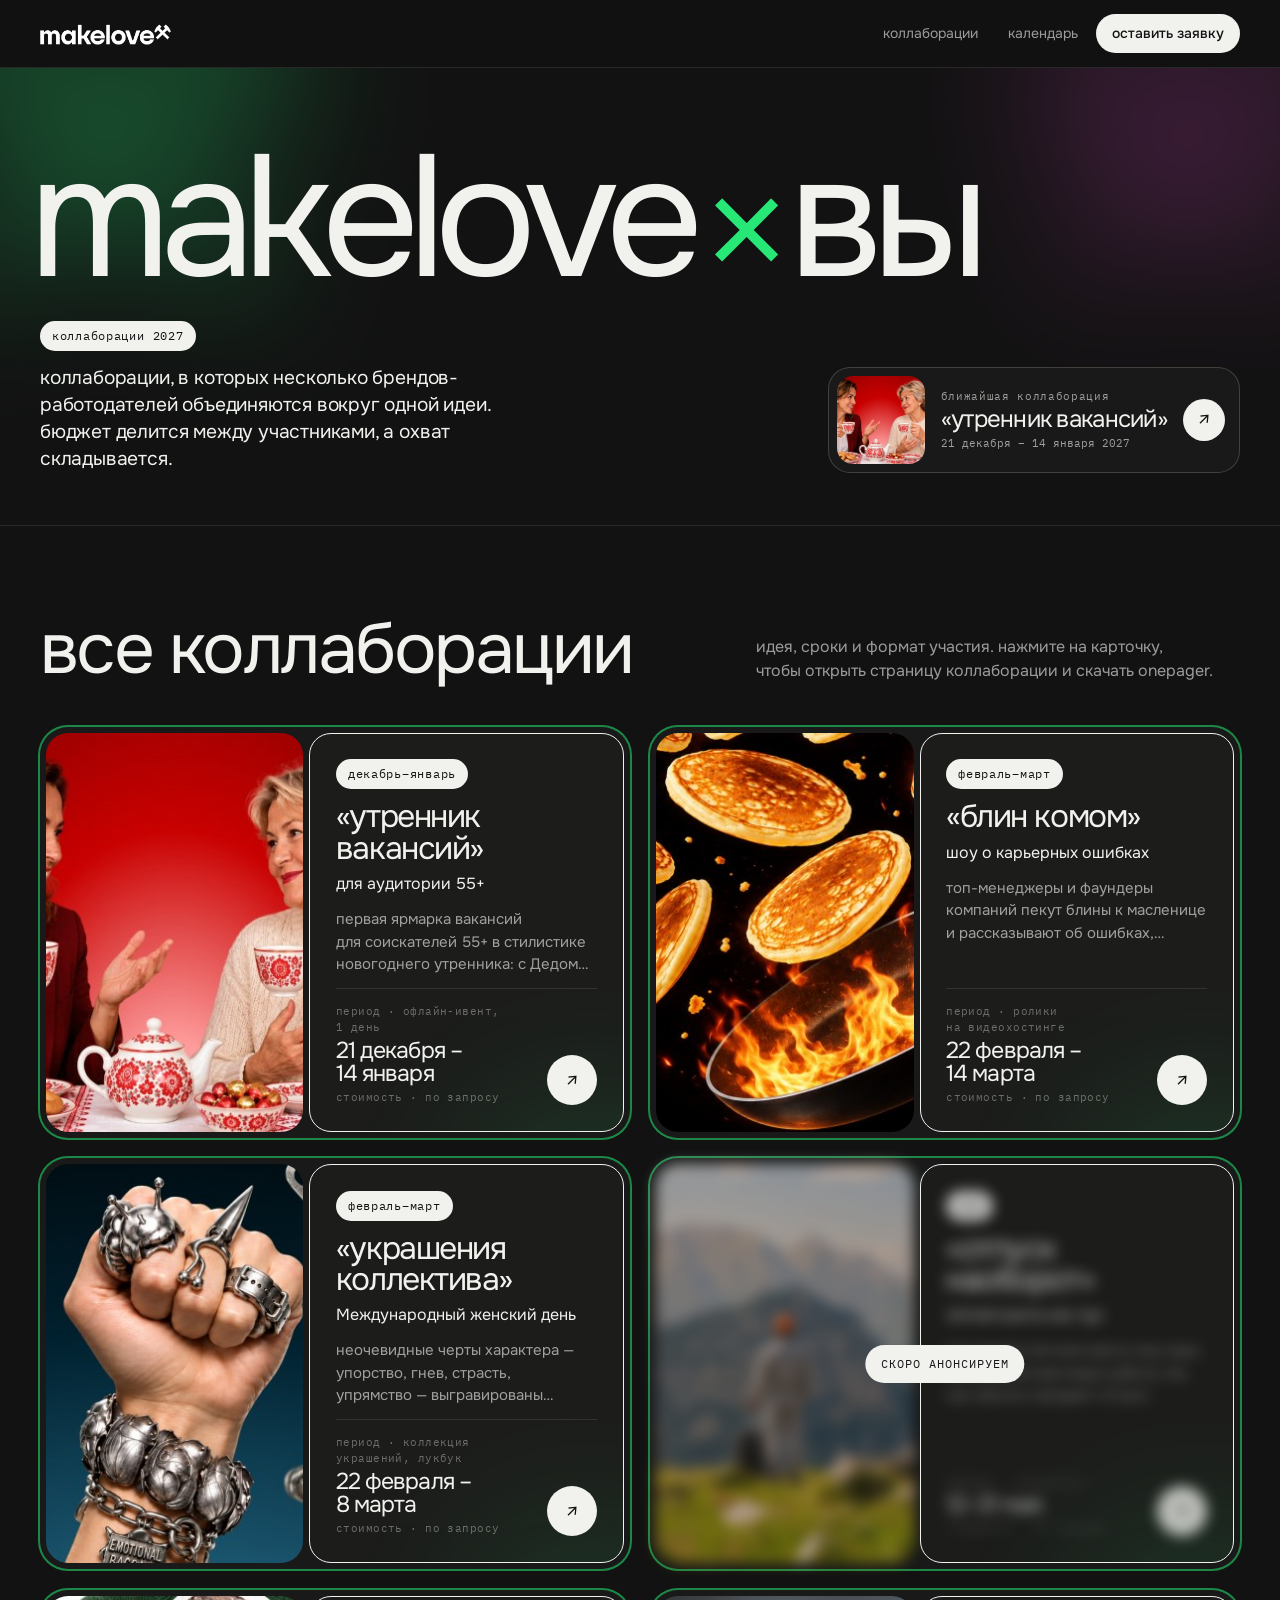
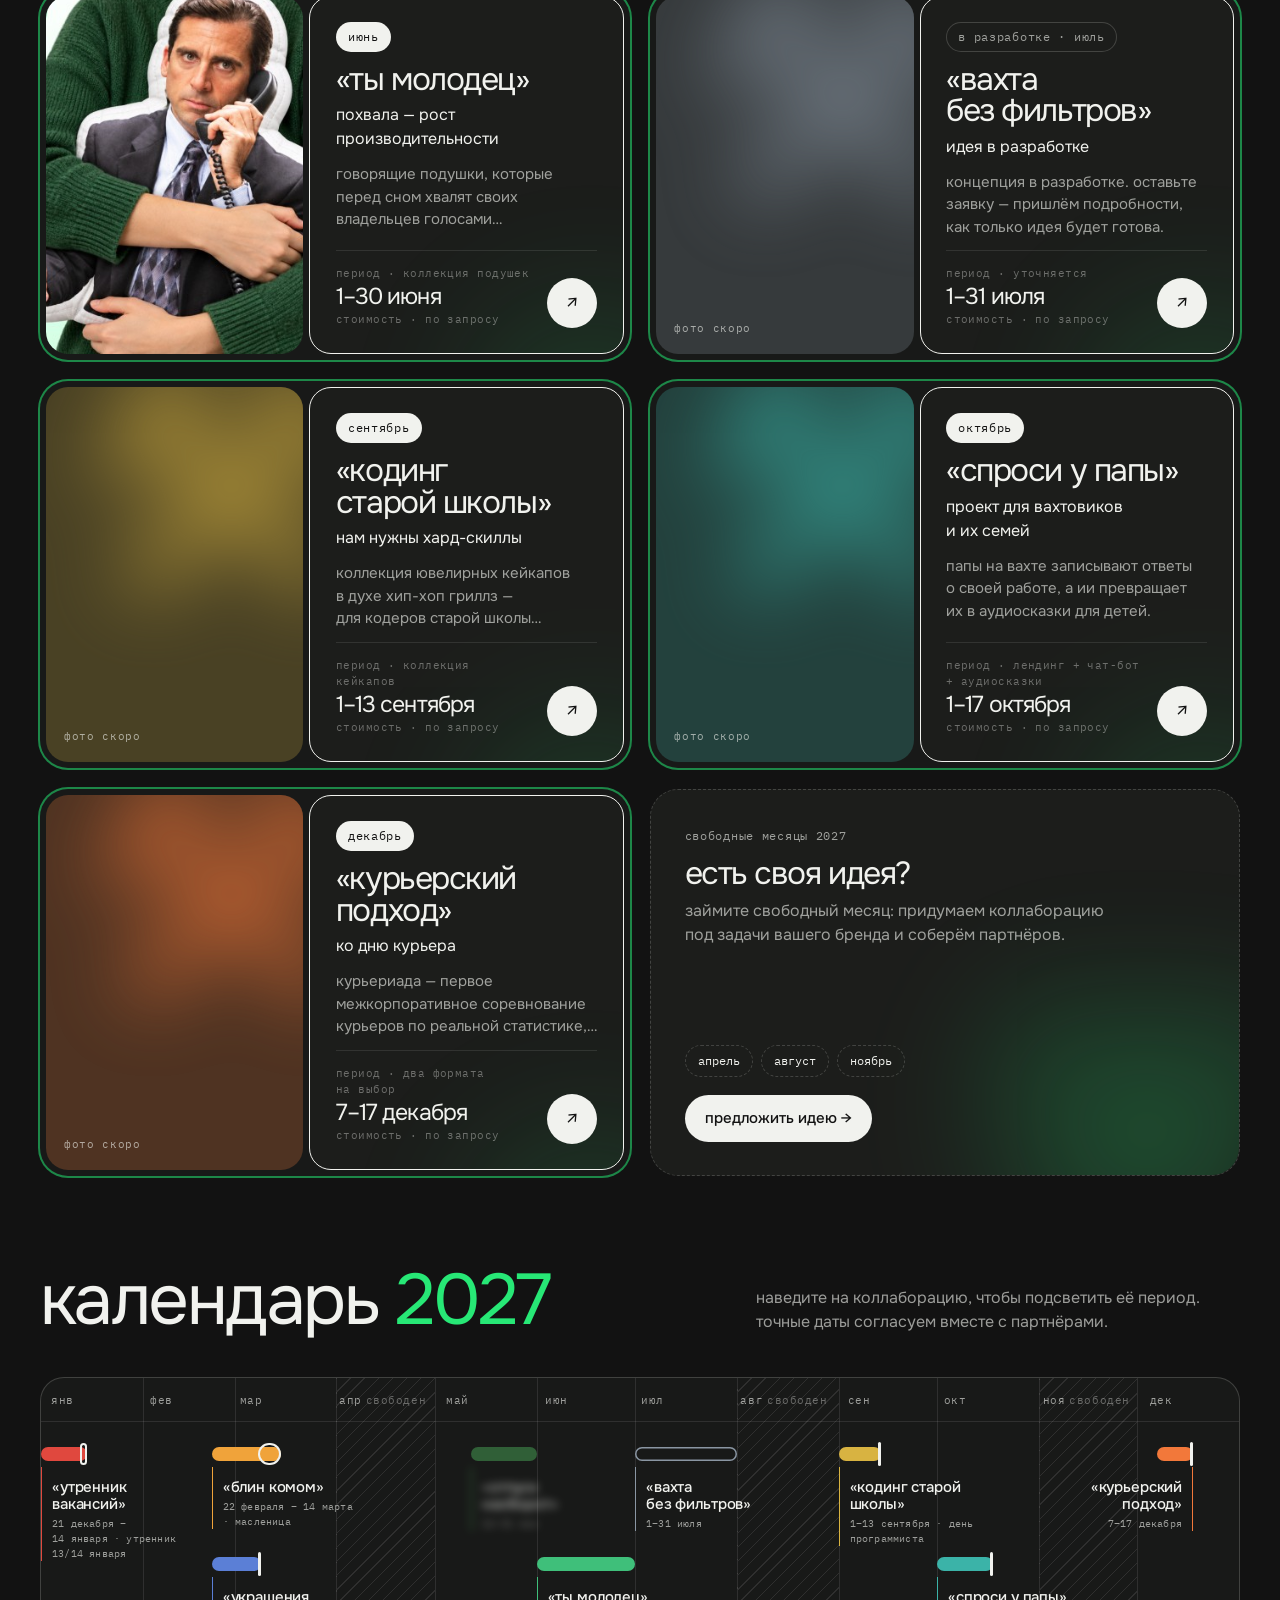
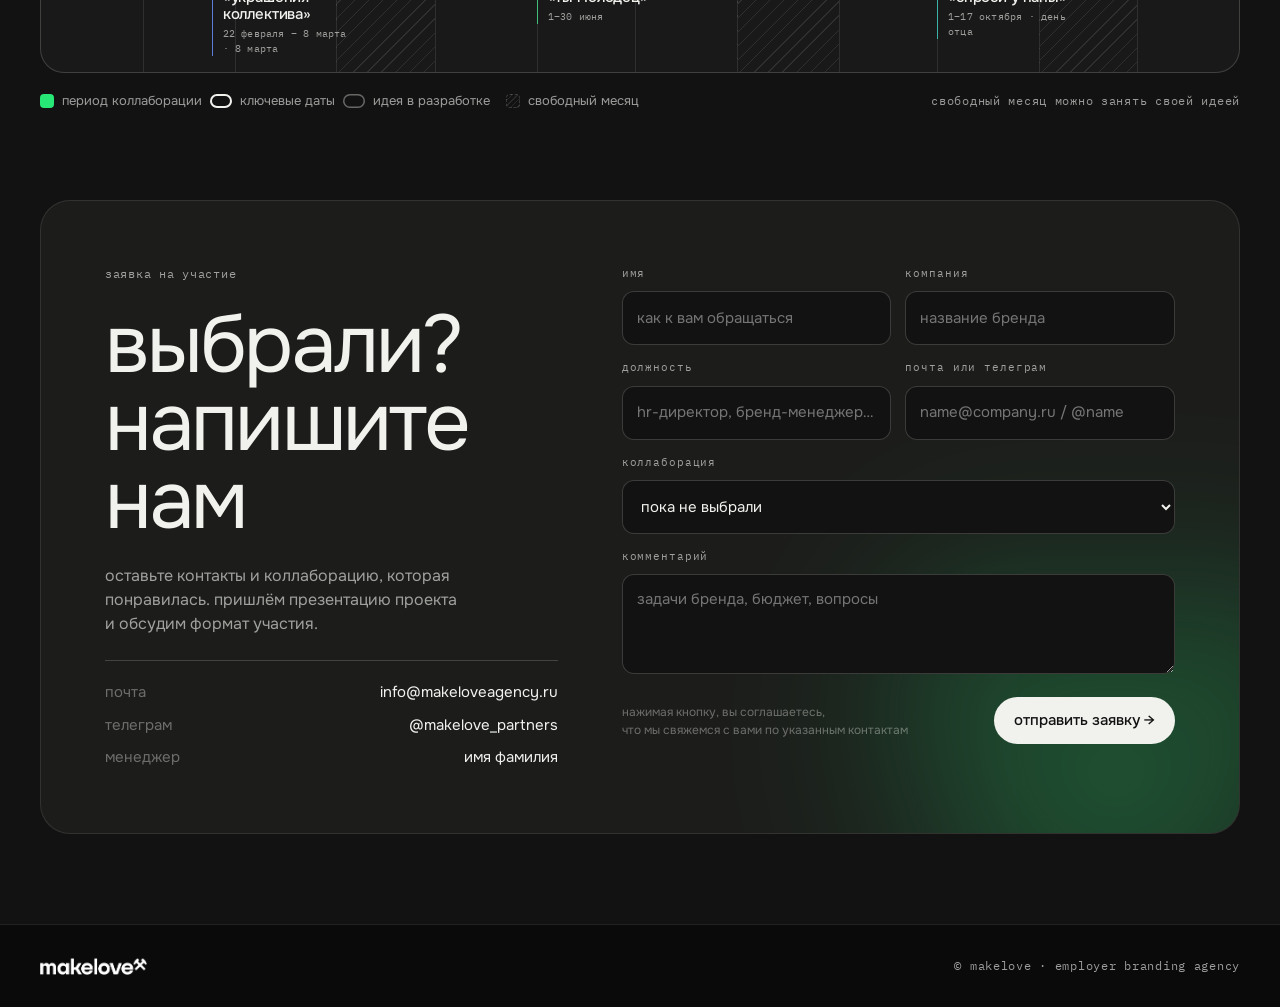
==== index.html @ 4e1dbeca "«Отпуск наоборот» — заблюренная неактивная карточка; фото «Кодинга» пока заглушкой Co-Authored-By: C" ====
<!doctype html>
<html lang="ru">
<head>
<meta charset="utf-8">
<meta name="viewport" content="width=device-width,initial-scale=1">
<title>makelove × вы — коллаборации 2027</title>
<meta name="description" content="коллаборации makelove на 2027 год: календарь проектов и заявка для брендов-работодателей">
<link rel="icon" type="image/png" href="img/hammer_mask.png">
<link rel="preconnect" href="https://fonts.googleapis.com">
<link rel="preconnect" href="https://fonts.gstatic.com" crossorigin>
<link rel="stylesheet" href="https://fonts.googleapis.com/css2?family=Onest:wght@300;400;500;600&family=IBM+Plex+Mono:wght@400;500&display=swap">
<link rel="stylesheet" href="site.css">
<link rel="stylesheet" href="hero.css">
</head>
<body class="v3">
<header class="top">
  <div class="wrap">
    <a href="#top" aria-label="makelove"><img class="logo logo-l" src="img/wordmark_dark.png" alt="makelove"><img class="logo logo-d" src="img/wordmark.png" alt="makelove"></a>
    <nav class="nav">
      <a href="#kollaby">коллаборации</a>
      <a href="#kalendar">календарь</a>
      <a class="btn" href="#zayavka">оставить заявку</a>
    </nav>
  </div>
</header>

<main id="top">
  <section class="hero">
    <div class="glows" aria-hidden="true">
      <div class="hm anim" style="--s:460px;left:-120px;top:-180px;--o:.38;--rot:-12deg;--t:20s"></div>
      <div class="hm anim" style="--hc:var(--pink);--s:380px;right:-100px;top:-120px;--o:.26;--rot:18deg;--dx:-40px;--dy:30px;--t:24s"></div>
    </div>
    <div class="wrap">
      <h1>makelove<span class="x">×</span>вы</h1>
      <div class="hero-side">
        <div style="display:grid;gap:14px">
          <span class="tag">коллаборации <span class="yr"></span></span>
          <p class="lead">коллаборации, в которых несколько брендов-работодателей объединяются вокруг одной идеи. бюджет делится между участниками, а охват складывается.</p>
        </div>
        <div class="corner" id="corner"></div>
      </div>
    </div>
  </section>

  <section class="sec" id="kollaby">
    <div class="wrap">
      <div class="sec-head">
        <h2>все коллаборации</h2>
        <p>идея, сроки и формат участия. нажмите на карточку, чтобы открыть страницу коллаборации и скачать onepager.</p>
      </div>
      <div class="lc-grid" id="list"></div>
    </div>
  </section>

  <section class="sec" id="kalendar" style="padding-top:0">
    <div class="wrap">
      <div class="sec-head">
        <h2>календарь <span class="g yr"></span></h2>
        <p>наведите на коллаборацию, чтобы подсветить её период. точные даты согласуем вместе с партнёрами.</p>
      </div>
      <div class="cal-tiles"><div class="year" id="year"></div></div>
      <div class="cal-gantt"><div class="gt-scroll"><div id="gantt"></div></div></div>
      <div class="cal-foot">
        <div class="legend">
          <span class="lg-v1"><span><i style="background:var(--green-soft)"></i>период коллаборации</span><span><i style="background:var(--green)"></i>ключевая дата</span></span>
          <span class="lg-v2"><span><i style="background:var(--green)"></i>период коллаборации</span><span><i style="background:none;box-shadow:inset 0 0 0 2px var(--ink);border-radius:999px;width:22px"></i>ключевые даты</span><span><i style="box-shadow:inset 0 0 0 1.5px var(--faint);border-radius:999px;width:22px"></i>идея в разработке</span></span>
          <span><i style="border:1px dashed var(--line-2);background:repeating-linear-gradient(135deg,transparent 0 3px,var(--line) 3px 4px)"></i>свободный месяц</span>
        </div>
        <span class="mono">свободный месяц можно занять своей идеей</span>
      </div>
    </div>
  </section>

  <section class="sec" id="zayavka" style="padding-top:0">
    <div class="wrap">
      <div class="apply">
        <div class="hm" aria-hidden="true"></div>
        <div class="apply-grid">
          <div class="apply-side">
            <span class="mono">заявка на участие</span>
            <h2>выбрали?<br>напишите нам</h2>
            <p>оставьте контакты и коллаборацию, которая понравилась. пришлём презентацию проекта и обсудим формат участия.</p>
            <div class="contacts" id="contacts"></div>
          </div>
          <form id="form" name="zayavka" novalidate>
            <p hidden><label>не заполняйте: <input name="bot-field"></label></p>
            <div class="f2">
              <div class="field"><label for="f-name">имя</label><input id="f-name" name="name" autocomplete="name" placeholder="как к вам обращаться"></div>
              <div class="field"><label for="f-company">компания</label><input id="f-company" name="company" autocomplete="organization" placeholder="название бренда"></div>
            </div>
            <div class="f2">
              <div class="field"><label for="f-role">должность</label><input id="f-role" name="role" placeholder="hr-директор, бренд-менеджер…"></div>
              <div class="field"><label for="f-contact">почта или телеграм</label><input id="f-contact" name="contact" placeholder="name@company.ru / @name"></div>
            </div>
            <div class="field"><label for="f-item">коллаборация</label><select id="f-item" name="item"></select></div>
            <div class="field"><label for="f-note">комментарий</label><textarea id="f-note" name="note" placeholder="задачи бренда, бюджет, вопросы"></textarea></div>
            <p class="err" id="f-err" hidden></p>
            <div class="form-foot">
              <small>нажимая кнопку, вы соглашаетесь, что мы свяжемся с вами по указанным контактам</small>
              <button class="btn" type="submit" id="f-submit">отправить заявку →</button>
            </div>
            <div id="f-result"></div>
          </form>
        </div>
      </div>
    </div>
  </section>
</main>

<footer>
  <div class="wrap">
    <img class="logo" src="img/wordmark.png" alt="makelove" style="height:18px">
    <span class="mono">© makelove · employer branding agency</span>
  </div>
</footer>


<div class="toast" id="toast" role="status"></div>

<script src="data.js"></script>
<script>
const priceSmall = c => priceShown(c) ? `стоимость · <span class="cur">${esc(c.price.value)} ₽</span>` : `стоимость · по запросу`;

$$(".yr").forEach(e => e.textContent = YEAR);
$("#contacts").innerHTML = CONTACTS.map(([k,v]) => `<div><span>${esc(k)}</span><span>${esc(v)}</span></div>`).join("");

/* month coverage */


/* cards */
$("#list").innerHTML = COLLABS.map(c => {
  const ph = c.img
    ? `<div class="lc-ph"><img src="${c.img}" alt="" loading="lazy"></div>`
    : `<div class="lc-ph empty" style="--acc:${c.acc};--acc-bg:color-mix(in srgb, ${c.acc} 24%, var(--surface))"><div class="hm" aria-hidden="true"></div><span>фото скоро</span></div>`;
  return `
  <a class="lc${c.locked ? " locked" : ""}" ${c.locked ? 'aria-disabled="true" tabindex="-1"' : `href="${pageUrl(c)}"`} data-c="${c.id}" data-open="${c.id}">${c.locked ? '<span class="lock-note">скоро анонсируем</span>' : ""}
    ${ph}
    <div class="lc-pn">
      <span class="pill ${c.status==="draft"?"draft":""}">${c.status==="draft" ? "в разработке · " : ""}${monthsLabel(c)}</span>
      <h3>${esc(qt(c))}</h3>
      <p class="lc-sub">${esc(c.sub)}</p>
      <p class="lc-short">${esc(c.short)}</p>
      <div class="lc-foot">
        <div class="per"><small>период · ${esc(c.format)}</small><b>${period(c)}</b><small>${priceSmall(c)}</small></div>
        <span class="go" aria-hidden="true">↗</span>
      </div>
    </div>
  </a>`;
}).join("") + (COLLABS.length % 2 ? `
  <a class="lc-cta" href="#zayavka" data-free>
    <div class="hm" aria-hidden="true"></div>
    <div><span class="mono">свободные месяцы ${YEAR}</span><h3 style="margin-top:12px">есть своя идея?</h3><p>займите свободный месяц: придумаем коллаборацию под задачи вашего бренда и соберём партнёров.</p></div>
    <div style="display:grid;gap:18px"><div class="chips">${MONTHS.map((n,m) => busy[m] ? "" : `<span>${n}</span>`).join("")}</div><span class="btn">предложить идею →</span></div>
  </a>` : "");

/* calendar v1 — tiles */
$("#year").innerHTML = MONTHS.map((name, m) => {
  const lead = (new Date(Date.UTC(YEAR, m, 1)).getUTCDay()+6)%7;
  let g = ""; for (let i=0;i<lead;i++) g += `<i class="e"></i>`;
  for (let d=1; d<=monthDays(m); d++){
    const t = doy(iso(m,d)), cs = COLLABS.filter(c => inC(c,t));
    const k = cs.some(c => isKey(c,t));
    g += `<i class="${cs.length?"on":""} ${k?"k":""}" ${cs.length?`data-c="${cs.map(c=>c.id).join(" ")}"`:""}>${d}</i>`;
  }
  const cs = COLLABS.filter(c => c.ms <= m && c.me >= m);
  const head = `<div class="mt-h"><b>${name}</b><span>${String(m+1).padStart(2,"0")}</span></div><div class="mg" aria-hidden="true">${g}</div>`;
  if (!cs.length) return `<article class="mt free">${head}<a class="mt-free" href="#zayavka" data-free>месяц свободен · предложить идею →</a></article>`;
  return `<article class="mt" data-c="${cs.map(c=>c.id).join(" ")}">${head}<div class="mt-cs">${cs.map(c =>
    `<a class="mt-c${c.locked ? " locked" : ""}" ${c.locked ? 'aria-disabled="true"' : `href="${pageUrl(c)}"`} data-open="${c.id}" data-c="${c.id}"><span>${esc(qt(c))}<small>${period(c)}</small></span><i aria-hidden="true">→</i></a>`).join("")}</div></article>`;
}).join("");

/* calendar v2/v3 — year ribbon, auto lanes so labels never overlap */
const mcols = MONTHS.map((_,m) => `${monthDays(m)}fr`).join(" ");
const LABEL_DAYS = 40;
const lanes = [];
[...COLLABS].sort((x,y) => x.a - y.a).forEach(c => {
  const end = Math.max(c.b, c.a + LABEL_DAYS);
  let i = lanes.findIndex(l => l.end < c.a - 2);
  if (i < 0){ lanes.push({end:-1, items:[]}); i = lanes.length - 1; }
  lanes[i].end = end; lanes[i].items.push(c);
});
const tl = document.createElement("div"); tl.className = "tl"; tl.style.setProperty("--mcols", mcols);
tl.innerHTML =
  `<div class="tl-grid">${MONTHS.map((_,m) => `<i class="${busy[m]?"":"free"}"></i>`).join("")}</div>` +
  `<div class="tl-head">${MONTHS_S.map((s,m) => `<span>${s}${busy[m]?"":"<em>свободен</em>"}</span>`).join("")}</div>` +
  `<div class="tl-lanes">${lanes.map(l => `<div class="lane">${l.items.map(c => {
      const L = c.a / YDAYS * 100, W = (c.b - c.a + 1) / YDAYS * 100, len = c.b - c.a + 1;
      const marks = c.keyRanges.map(([a,b]) => {
        const kl = (a - c.a) / len * 100, kw = (b - a + 1) / len * 100;
        return a === b ? `<i class="kd" style="left:calc(${kl + kw/2}% - 1.5px)"></i>` : `<i class="kr" style="left:${kl}%;width:${kw}%"></i>`;
      }).join("");
      return `<a class="it ${c.status==="draft"?"draft":""} ${c.locked?"locked":""} ${L + W > 86 ? "end" : ""}" ${c.locked ? 'aria-disabled="true"' : `href="${pageUrl(c)}"`} data-open="${c.id}" data-c="${c.id}" style="--l:${L}%;--w:${W}%;--acc:${c.acc}">
        <div class="bar" style="--wpx:100%;width:calc(${W} / ${Math.max(W,0.0001)} * 100%)">${marks}</div>
        <div class="lb"><b>${esc(qt(c))}</b><small>${period(c)}${c.keyNote ? " · " + c.keyNote : ""}</small></div></a>`;
    }).join("")}</div>`).join("")}</div>`;
$("#gantt").replaceWith(tl);
/* bar width is relative to the whole track, so size it in px after layout */
function sizeBars(){
  const W = tl.getBoundingClientRect().width;
  tl.querySelectorAll(".it").forEach(it => {
    const c = COLLABS.find(x => x.id === it.dataset.c);
    it.querySelector(".bar").style.width = Math.max(12, (c.b - c.a + 1) / YDAYS * W) + "px";
  });
}
addEventListener("resize", sizeBars); requestAnimationFrame(sizeBars);

/* hover sync */
function focusOn(id){
  document.body.classList.toggle("focusing", !!id);
  $$("[data-c]").forEach(el => el.classList.toggle("hl", !!id && el.dataset.c.split(" ").includes(id)));
}
$$(".lc, .it, .mt-c").forEach(el => {
  el.addEventListener("mouseenter", () => focusOn(el.dataset.c));
  el.addEventListener("mouseleave", () => focusOn(null));
});
$$("[data-free]").forEach(el => el.addEventListener("click", () => { selItem.value = "free"; }));

/* form */
const selItem = $("#f-item");
selItem.innerHTML = `<option value="">пока не выбрали</option>` + OPEN.map(c => `<option value="${c.id}">${monthsLabel(c)} — ${esc(qt(c))}</option>`).join("") + `<option value="free">своя идея на свободный месяц</option>`;
function toast(t){ const el = $("#toast"); el.textContent = t; el.classList.add("show"); clearTimeout(toast._t); toast._t = setTimeout(() => el.classList.remove("show"), 2400); }
$("#form").addEventListener("submit", async e => {
  e.preventDefault();
  const v = Object.fromEntries(new FormData(e.target).entries()), err = $("#f-err"); err.hidden = true;
  if (!v.name?.trim() || !v.company?.trim() || !v.contact?.trim()){ err.textContent = "заполните имя, компанию и контакт, чтобы мы могли ответить"; err.hidden = false; return; }
  const c = COLLABS.find(x => x.id === v.item), item = v.item === "free" ? "своя идея на свободный месяц" : c ? `${monthsLabel(c)} — ${qt(c)}` : "не выбрана";
  const btn = $("#f-submit"); btn.disabled = true; btn.textContent = "отправляем…";
  let ok = false;
  try {
    const r = await fetch(`https://formsubmit.co/ajax/${FORM_EMAIL}`, { method:"POST",
      headers:{ "Content-Type":"application/json", "Accept":"application/json" },
      body: JSON.stringify({ _subject:`заявка makelove × вы: ${item}`, _template:"table", _captcha:"false", _honey:v["bot-field"]||"",
        "имя":v.name, "компания":v.company, "должность":v.role||"", "контакт":v.contact, "коллаборация":item, "комментарий":v.note||"" }) });
    const j = await r.json().catch(() => ({}));
    ok = r.ok && String(j.success) === "true";
  } catch(_){}
  btn.disabled = false; btn.textContent = "отправить заявку →";
  const text = `заявка makelove × вы\nимя: ${v.name}\nкомпания: ${v.company}\nконтакт: ${v.contact}\nколлаборация: ${item}${v.note?`\nкомментарий: ${v.note}`:""}`;
  $("#f-result").innerHTML = ok
    ? `<div class="form-msg"><b>заявка у нас</b><span>спасибо! свяжемся с вами в течение двух рабочих дней.</span></div>`
    : `<div class="form-msg"><b>почти готово</b><span>заявка не отправилась автоматически. пришлите её на ${esc(CONTACTS[0][1])}:</span><pre>${esc(text)}</pre></div>`;
  if (ok) e.target.reset();
});

/* hero corner — three options to choose from */
const next = OPEN.find(c => c.status === "ready") ;
$("#corner").innerHTML = `<a class="cn-next" href="${pageUrl(next)}">
  <span class="cn-ph">${next.img ? `<img src="${next.img}" alt="">` : ""}</span>
  <span class="cn-tx"><span class="mono">ближайшая коллаборация</span><b>${esc(qt(next))}</b><small>${period(next)} ${YEAR}</small></span>
  <span class="go" aria-hidden="true">↗</span></a>`;
/* preselect a collab when coming from its page */
try { const pick = sessionStorage.getItem("pick"); if (pick){ selItem.value = pick; sessionStorage.removeItem("pick"); } } catch(_){}
</script>
</body>
</html>
---- site.css ----
:root{
  --bg:#FFFFFF; --ink:#1D1D1D; --mute:rgba(29,29,29,.62); --faint:rgba(29,29,29,.40);
  --line:rgba(29,29,29,.10); --line-2:rgba(29,29,29,.18);
  --surface:#F3F5F2; --surface-2:#E6EAE5; --card-bg:#FFFFFF; --panel-bg:#FFFFFF;
  --green:#27E876; --green-soft:#DDF9E8; --green-ink:#0E9A49; --pink:#F84DDD;
  --btn-bg:#1D1D1D; --btn-fg:#FFFFFF;
  --outline:#8CF0B4; --topbar:rgba(255,255,255,.84);
  --display:"Onest","Helvetica Neue",Arial,sans-serif;
  --mono:"IBM Plex Mono",ui-monospace,Menlo,monospace;
  --ease:cubic-bezier(.2,.7,.1,1);
  color-scheme:light;
}
body.v3{
  --bg:#121212; --ink:#F1F2EE; --mute:rgba(241,242,238,.62); --faint:rgba(241,242,238,.38);
  --line:rgba(241,242,238,.10); --line-2:rgba(241,242,238,.18);
  --surface:#1C1D1B; --surface-2:#2A2C29; --card-bg:#181918; --panel-bg:#1C1D1B;
  --green-soft:rgba(39,232,118,.16); --green-ink:#27E876;
  --btn-bg:#F1F2EE; --btn-fg:#121212; --outline:rgba(39,232,118,.55); --topbar:rgba(18,18,18,.82);
  color-scheme:dark;
}
*{box-sizing:border-box}
html{scroll-behavior:smooth}
body{margin:0;background:var(--bg);color:var(--ink);font-family:var(--display);font-size:16px;line-height:1.5;-webkit-font-smoothing:antialiased;overflow-x:hidden;transition:background .4s,color .4s}
a{color:inherit}
button{font:inherit;color:inherit;cursor:pointer}
img{display:block;max-width:100%}
h1,h2,h3{font-weight:400;letter-spacing:-.035em;line-height:.95;margin:0;text-transform:lowercase}
p{margin:0}
[hidden]{display:none!important}
.wrap{max-width:1400px;margin:0 auto;padding:0 clamp(16px,3.2vw,40px)}
.mono{font-family:var(--mono);font-size:12px;letter-spacing:.06em;color:var(--mute)}
:focus-visible{outline:2px solid var(--green);outline-offset:3px;border-radius:6px}

/* brand glows */
.hm{position:absolute;width:var(--s,420px);aspect-ratio:1;filter:blur(var(--b,70px));opacity:var(--o,.4);pointer-events:none}
.hm::before{content:"";position:absolute;inset:0;background:var(--hc,var(--green));-webkit-mask:url(img/hammer_mask.png) center/contain no-repeat;mask:url(img/hammer_mask.png) center/contain no-repeat}
@keyframes drift{0%,100%{transform:translate(0,0) rotate(var(--rot,0deg))}50%{transform:translate(var(--dx,30px),var(--dy,-20px)) rotate(calc(var(--rot,0deg) + 8deg))}}
.hm.anim{animation:drift var(--t,18s) ease-in-out infinite}

/* top bar */
.top{position:sticky;top:0;z-index:30;backdrop-filter:blur(14px);-webkit-backdrop-filter:blur(14px);background:var(--topbar);border-bottom:1px solid var(--line)}
.top .wrap{display:flex;align-items:center;justify-content:space-between;gap:16px;padding-block:14px}
.logo{height:22px;width:auto}
.logo-l{display:block} .logo-d{display:none}
body.v3 .logo-l{display:none} body.v3 .logo-d{display:block}
.nav{display:flex;align-items:center;gap:6px}
.nav a:not(.btn){font-size:14px;text-decoration:none;color:var(--mute);padding:8px 12px;border-radius:999px}
.nav a:not(.btn):hover{color:var(--ink)}
.btn{display:inline-flex;align-items:center;gap:10px;border:0;border-radius:999px;padding:12px 20px;font-size:15px;font-weight:500;text-decoration:none;background:var(--btn-bg);color:var(--btn-fg);transition:transform .25s var(--ease),background .25s,color .25s}
.btn:hover{transform:translateY(-1px);background:var(--green);color:#1D1D1D}
.nav .btn{padding:9px 16px;font-size:14px}
@media (max-width:640px){.nav a:not(.btn){display:none}}

/* hero */
.hero{position:relative;overflow:hidden;border-bottom:1px solid var(--line)}
.hero .glows{position:absolute;inset:0}
.hero .wrap{position:relative;padding-block:clamp(28px,4.2vw,56px) clamp(24px,3.2vw,44px);display:grid;gap:clamp(18px,2.4vw,28px)}
@media (min-width:900px){.hero .wrap{grid-template-columns:auto minmax(0,1fr);align-items:end;column-gap:clamp(36px,4.5vw,72px)}}
.hero h1{white-space:nowrap;font-size:clamp(46px,7.4vw,112px);letter-spacing:-.06em;line-height:.86}
.hero h1{margin-left:-.063em} /* компенсация бокового отступа буквы m — край совпадает с текстом ниже */
.hero h1 .x{color:var(--green);font-weight:300;margin:0 .04em;position:relative;top:.09em} /* центр × = середина строчных */
.hero-side{display:grid;gap:14px;align-content:end;padding-bottom:.35em;min-width:0}
.tag{justify-self:start;display:inline-flex;align-items:center;gap:8px;font-family:var(--mono);font-size:12px;letter-spacing:.06em;color:var(--btn-fg);background:var(--btn-bg);border-radius:999px;padding:6px 12px}
.tag i{width:7px;height:7px;border-radius:50%;background:var(--green);display:block}
.lead{font-size:clamp(17px,1.5vw,20px);line-height:1.4;max-width:38ch;letter-spacing:-.01em}
.stats{display:none}
/* v2/v3: big poster hero with numbers */
body:not(.v1) .hero .wrap{grid-template-columns:1fr;padding-block:clamp(40px,6vw,96px) clamp(28px,3.6vw,48px)}
body:not(.v1) .hero h1{font-size:clamp(64px,13.5vw,212px);letter-spacing:-.07em}
body:not(.v1) .hero-side{grid-template-columns:1fr;gap:24px}
@media (min-width:900px){body:not(.v1) .hero-side{grid-template-columns:minmax(0,1fr) auto;align-items:end}}
body:not(.v1) .stats{display:flex;gap:clamp(20px,3vw,48px)}
.stats div{display:grid;gap:2px}
.stats b{font-weight:400;font-size:clamp(34px,3.6vw,52px);letter-spacing:-.04em;line-height:1}
.stats span{font-family:var(--mono);font-size:11px;color:var(--mute);letter-spacing:.06em}

/* sections */
.sec{padding-block:clamp(48px,7vw,104px)}
.sec-head{display:grid;gap:14px;margin-bottom:clamp(24px,3.4vw,44px)}
@media (min-width:860px){.sec-head{grid-template-columns:1fr auto;align-items:end}}
.sec-head h2{font-size:clamp(40px,5.6vw,80px)}
.sec-head h2 .g{color:var(--green)}
.sec-head p{color:var(--mute);max-width:44ch}

/* ===== collab cards: 4-module grid, card = 2 modules ===== */
.lc-grid{display:grid;grid-template-columns:repeat(4,minmax(0,1fr));gap:clamp(14px,1.6vw,22px)}
.lc{grid-column:span 2;position:relative;display:grid;grid-template-columns:minmax(0,.9fr) minmax(0,1.1fr);gap:6px;padding:6px;border-radius:28px;background:var(--card-bg);box-shadow:0 0 0 2px var(--outline);text-decoration:none;color:inherit;min-width:0;transition:box-shadow .3s,transform .4s var(--ease)}
.lc:hover,.lc.hl{box-shadow:0 0 0 2px var(--green),0 30px 60px -36px rgba(14,154,73,.55);transform:translateY(-3px)}
@media (max-width:980px){.lc-grid{grid-template-columns:repeat(2,minmax(0,1fr))}}
@media (max-width:620px){.lc-grid{grid-template-columns:1fr}.lc{grid-column:span 1;grid-template-columns:1fr}.lc-ph{aspect-ratio:16/10}}
.lc-ph{position:relative;border-radius:22px;overflow:hidden;background:var(--surface);min-height:100%}
.lc-ph img{position:absolute;inset:0;width:100%;height:100%;object-fit:cover;transition:transform .8s var(--ease)}
.lc:hover .lc-ph img{transform:scale(1.04)}
.lc-ph.empty{display:grid;place-items:end start;padding:18px;background:var(--acc-bg)}
.lc-ph.empty .hm{--s:300px;--o:.7;--b:40px;right:-80px;top:-60px;--hc:var(--acc)}
.lc-ph.empty span{position:relative;font-family:var(--mono);font-size:11px;letter-spacing:.06em;color:var(--mute)}
.lc-pn{position:relative;overflow:hidden;isolation:isolate;display:grid;grid-template-rows:auto auto auto 1fr auto;gap:12px;border:1px solid var(--ink);border-radius:22px;padding:clamp(18px,2vw,28px);background:var(--panel-bg);min-width:0}
.lc-pn::after{content:"";position:absolute;right:-30%;bottom:-55%;width:80%;aspect-ratio:1;border-radius:50%;background:var(--green);filter:blur(70px);opacity:.14;z-index:-1;transition:opacity .4s}
.lc:hover .lc-pn::after{opacity:.28}
.pill{justify-self:start;font-family:var(--mono);font-size:12px;letter-spacing:.06em;color:var(--btn-fg);background:var(--btn-bg);border-radius:999px;padding:6px 12px}
.pill.draft{background:transparent;color:var(--mute);box-shadow:inset 0 0 0 1px var(--line-2)}
.lc h3{font-size:clamp(28px,2.5vw,40px);letter-spacing:-.045em;line-height:.98;text-wrap:balance}
.lc-sub{font-size:16px;margin-top:-4px}
.lc-short{font-size:15px;color:var(--mute);display:-webkit-box;-webkit-line-clamp:3;-webkit-box-orient:vertical;overflow:hidden;align-self:start}
.yb{display:grid;grid-template-columns:repeat(12,minmax(0,1fr));gap:3px}
.yb i{height:5px;border-radius:3px;background:var(--surface-2)}
.yb i.on{background:var(--ink)}
.lc-foot{display:flex;justify-content:space-between;align-items:flex-end;gap:12px;border-top:1px solid var(--line);padding-top:14px}
.per{display:grid;gap:3px;min-width:0}
.per b{font-weight:400;font-size:clamp(21px,1.8vw,27px);letter-spacing:-.04em;line-height:1.02}
.per small{font-family:var(--mono);font-size:11px;color:var(--faint);letter-spacing:.04em}
.per .cur{color:var(--green-ink)}
.go{width:50px;height:50px;border-radius:50%;background:var(--btn-bg);color:var(--btn-fg);display:grid;place-items:center;flex:none;font-size:18px;transition:background .3s,color .3s,transform .4s var(--ease)}
.lc:hover .go{background:var(--green);color:#1D1D1D;transform:rotate(45deg)}

.lc-cta{grid-column:span 2;display:grid;align-content:space-between;gap:24px;padding:clamp(22px,2.6vw,36px);border-radius:28px;border:1.5px dashed var(--line-2);background:var(--surface);text-decoration:none;color:inherit;position:relative;overflow:hidden;isolation:isolate;min-height:280px}
.lc-cta .hm{--s:360px;--o:.35;--b:70px;right:-90px;bottom:-140px;z-index:-1}
.lc-cta h3{font-size:clamp(28px,2.5vw,40px);letter-spacing:-.045em}
.lc-cta p{color:var(--mute);max-width:40ch;margin-top:10px}
.lc-cta .chips{display:flex;flex-wrap:wrap;gap:8px}
.lc-cta .chips span{font-family:var(--mono);font-size:12px;border:1px dashed var(--line-2);border-radius:999px;padding:6px 12px}
.lc-cta .btn{justify-self:start}
@media (max-width:620px){.lc-cta{grid-column:span 1}}

/* ===== calendar v1: month tiles ===== */
.cal-tiles{display:none}
body.v1 .cal-tiles{display:grid}
.year{display:grid;grid-template-columns:repeat(2,minmax(0,1fr));gap:10px}
@media (min-width:700px){.year{grid-template-columns:repeat(3,minmax(0,1fr));gap:12px}}
@media (min-width:1060px){.year{grid-template-columns:repeat(4,minmax(0,1fr));gap:14px}}
.mt{position:relative;display:grid;grid-template-rows:auto 1fr auto;gap:12px;border:1px solid var(--line-2);border-radius:18px;padding:14px;background:var(--card-bg);min-width:0;transition:opacity .35s var(--ease),transform .35s var(--ease),border-color .3s}
.mt.free{border-style:dashed;background:transparent}
.mt-h{display:flex;justify-content:space-between;align-items:baseline}
.mt-h b{font-weight:500;font-size:clamp(17px,1.6vw,20px);letter-spacing:-.02em}
.mt-h span{font-family:var(--mono);font-size:11px;color:var(--faint)}
.mg{display:grid;grid-template-columns:repeat(7,minmax(0,1fr));gap:3px}
.mg i{font-style:normal;font-family:var(--mono);font-size:10px;line-height:1;text-align:center;padding:5px 0;border-radius:6px;color:var(--faint);transition:background .3s,color .3s}
.mg i.e{visibility:hidden}
.mg i.on{background:var(--green-soft);color:var(--green-ink)}
.mg i.k{background:var(--green);color:#1D1D1D;font-weight:500}
.mg i.on.hl{background:var(--green);color:#1D1D1D}
.mg i.k.hl{background:#1D1D1D;color:var(--green)}
.mt-cs{display:grid;gap:0;border-top:1px solid var(--line)}
.mt-c{display:flex;justify-content:space-between;align-items:center;gap:8px;border:0;background:none;padding:9px 0 0;text-align:left;width:100%;text-decoration:none}
.mt-c+.mt-c{border-top:1px dashed var(--line);margin-top:9px}
.mt-c span{font-size:14px;font-weight:500;line-height:1.2}
.mt-c small{display:block;font-family:var(--mono);font-size:10px;color:var(--faint);font-weight:400;margin-top:2px}
.mt-c i{font-style:normal;width:24px;height:24px;border-radius:50%;background:var(--surface);display:grid;place-items:center;flex:none;font-size:12px}
.mt-free{border-top:1px dashed var(--line-2);padding-top:10px;font-size:13px;color:var(--mute);text-decoration:none}
.mt-free:hover{color:var(--ink)}
body.focusing .mt:not(.hl){opacity:.32}
.mt.hl{border-color:var(--ink);transform:translateY(-3px)}

/* ===== calendar v2/v3: year ribbon in lanes ===== */
.cal-gantt{display:none}
body:not(.v1) .cal-gantt{display:block}
.gt-scroll{overflow-x:auto;-webkit-overflow-scrolling:touch;margin-inline:calc(-1 * clamp(16px,3.2vw,40px));padding-inline:clamp(16px,3.2vw,40px)}
.tl{min-width:980px;position:relative;border:1px solid var(--line-2);border-radius:24px;overflow:hidden;background:var(--card-bg)}
.tl-grid{position:absolute;inset:0;display:grid;grid-template-columns:var(--mcols);pointer-events:none}
.tl-grid i{border-left:1px solid var(--line)}
.tl-grid i:first-child{border-left:0}
.tl-grid i.free{background:repeating-linear-gradient(135deg,transparent 0 9px,var(--line) 9px 10px)}
.tl-head{position:relative;display:grid;grid-template-columns:var(--mcols);border-bottom:1px solid var(--line)}
.tl-head span{font-family:var(--mono);font-size:11px;letter-spacing:.05em;color:var(--mute);padding:14px 10px 12px;display:flex;justify-content:space-between;gap:4px}
.tl-head span em{font-style:normal;color:var(--faint)}
.tl-lanes{position:relative;padding:22px 0 26px;display:grid;gap:18px}
.lane{position:relative;height:92px}
.it{position:absolute;top:0;left:var(--l);text-decoration:none;color:inherit;display:block;width:max(var(--w),150px);transition:opacity .3s}
.it .bar{position:relative;height:14px;margin-block:3px;width:var(--wpx);min-width:12px;border-radius:999px;background:var(--acc);transition:height .35s var(--ease),margin .35s var(--ease),box-shadow .35s}
.it .kd{position:absolute;top:-5px;bottom:-5px;width:3px;border-radius:2px;background:var(--ink)}
.it .kr{position:absolute;top:-4px;bottom:-4px;border-radius:999px;box-shadow:inset 0 0 0 2px var(--ink)}
.it.draft .bar{background:transparent;box-shadow:inset 0 0 0 1.5px var(--acc)}
.it .lb{display:grid;gap:3px;padding:12px 8px 0 0;border-left:1px solid var(--acc);margin-top:6px;padding-left:10px}
.it .lb b{font-weight:500;font-size:15px;line-height:1.15;letter-spacing:-.01em}
.it .lb small{font-family:var(--mono);font-size:10px;color:var(--mute);letter-spacing:.02em}
.it:hover .bar,.it.hl .bar{height:20px;margin-block:0;box-shadow:0 10px 24px -10px var(--acc)}
.it:hover .lb b,.it.hl .lb b{color:var(--green-ink)}
body.focusing .it:not(.hl){opacity:.35}
.it.end{left:auto;right:calc(100% - var(--l) - var(--w));text-align:right}
.it.end .bar{margin-left:auto}
.it.end .lb{border-left:0;border-right:1px solid var(--acc);padding-left:8px;padding-right:10px}
.cal-foot{display:flex;flex-wrap:wrap;justify-content:space-between;gap:12px 24px;margin-top:18px;align-items:center}
.legend{display:flex;flex-wrap:wrap;gap:16px}
.legend span{display:inline-flex;align-items:center;gap:8px;font-size:13px;color:var(--mute)}
.legend i{width:14px;height:14px;border-radius:4px;display:block}
.lg-v1,.lg-v2{display:contents}
body.v1 .lg-v2{display:none} body:not(.v1) .lg-v1{display:none}

/* form */
.apply{position:relative;overflow:hidden;border-radius:30px;background:var(--surface);border:1px solid var(--line)}
.apply .hm{--s:520px;right:-140px;bottom:-200px;--o:.38;--b:90px}
.apply-grid{position:relative;display:grid;gap:clamp(32px,5vw,64px);padding:clamp(24px,5vw,64px)}
@media (min-width:900px){.apply-grid{grid-template-columns:.9fr 1.1fr}}
.apply h2{font-size:clamp(44px,6.4vw,88px)}
.apply-side{display:grid;gap:24px;align-content:start}
.apply-side p{color:var(--mute);max-width:36ch}
.contacts{display:grid;gap:10px;border-top:1px solid var(--line-2);padding-top:20px}
.contacts div{display:flex;justify-content:space-between;gap:16px;font-size:15px}
.contacts span:first-child{color:var(--faint)}
form{display:grid;gap:14px;min-width:0}
.f2{display:grid;gap:14px}
@media (min-width:560px){.f2{grid-template-columns:1fr 1fr}}
.field{display:grid;gap:6px;min-width:0}
.field label{font-family:var(--mono);font-size:11px;letter-spacing:.08em;color:var(--mute)}
.field input,.field select,.field textarea{width:100%;background:var(--bg);border:1px solid var(--line-2);border-radius:12px;color:var(--ink);font:inherit;font-size:15px;padding:13px 14px}
.field textarea{min-height:96px;resize:vertical}
.field input:focus,.field select:focus,.field textarea:focus{outline:none;border-color:var(--ink)}
.form-foot{display:flex;flex-wrap:wrap;align-items:center;justify-content:space-between;gap:14px;margin-top:6px}
.form-foot small{color:var(--faint);font-size:12px;max-width:36ch}
.form-msg{border-radius:14px;padding:16px 18px;font-size:15px;display:grid;gap:10px;background:var(--bg);border:1px solid var(--line-2)}
.form-msg pre{white-space:pre-wrap;font-family:var(--mono);font-size:12px;color:var(--mute);margin:0}
.err{color:#B8169D;font-size:13px}

footer{background:#1D1D1D;color:#fff}
body.v3 footer{background:#0A0A0A;border-top:1px solid var(--line)}
footer .wrap{display:flex;flex-wrap:wrap;justify-content:space-between;align-items:center;gap:16px;padding-block:32px}
footer .mono{color:rgba(255,255,255,.6)}

/* variant switcher (only for review) */
.vs{position:fixed;left:50%;bottom:16px;transform:translateX(-50%);z-index:60;display:flex;gap:4px;align-items:center;padding:5px;border-radius:999px;background:#1D1D1D;color:#fff;box-shadow:0 18px 40px -16px rgba(0,0,0,.5)}
.vs span{font-family:var(--mono);font-size:11px;color:rgba(255,255,255,.55);padding:0 10px 0 12px}
.vs a{font-size:13px;text-decoration:none;padding:8px 14px;border-radius:999px;color:rgba(255,255,255,.8);white-space:nowrap}
.vs a.on{background:var(--green);color:#1D1D1D}
@media (max-width:560px){.vs span{display:none}.vs a{padding:8px 10px;font-size:12px}}
.toast{position:fixed;left:50%;bottom:76px;transform:translate(-50%,20px);z-index:70;background:var(--btn-bg);color:var(--btn-fg);border-radius:999px;padding:12px 20px;font-size:14px;opacity:0;transition:opacity .3s,transform .4s var(--ease);pointer-events:none;white-space:nowrap}
.toast.show{opacity:1;transform:translate(-50%,0)}
@keyframes rise{from{opacity:.001;transform:translateY(18px)}to{opacity:1;transform:none}}
.hero h1{animation:rise 1s var(--ease) both}
@media (prefers-reduced-motion:reduce){*,*::before,*::after{animation:none!important;transition:none!important}}

.lc-fmt{font-family:var(--mono);font-size:11px;letter-spacing:.04em;color:var(--faint)}

/* закрытая коллаба (locked): видна, но размыта и некликабельна */
.locked{pointer-events:none;cursor:default}
.lc.locked{position:relative}
.lc.locked .lc-ph,.lc.locked .lc-pn>*{filter:blur(7px);opacity:.75;user-select:none}
.lc.locked .lock-note{position:absolute;z-index:2;left:50%;top:50%;transform:translate(-50%,-50%);font-family:var(--mono);font-size:12px;letter-spacing:.08em;text-transform:uppercase;padding:10px 16px;border-radius:999px;background:var(--ink);color:var(--card-bg,#fff);white-space:nowrap}
.mt-c.locked span,.it.locked .lb{filter:blur(4px);opacity:.7}
.it.locked .bar{opacity:.45}
---- hero.css ----
/* угол героя (вместо статистики) */
.corner{justify-self:end;min-width:0}
@media (max-width:899px){.corner{justify-self:stretch}}
.corner .mono{font-size:11px}
.cn-next{display:grid;grid-template-columns:88px minmax(0,1fr) auto;gap:16px;align-items:center;padding:8px 14px 8px 8px;border-radius:22px;border:1px solid var(--line-2);background:var(--card-bg);text-decoration:none;min-width:min(380px,100%);transition:border-color .3s,transform .4s var(--ease)}
.cn-next:hover{border-color:var(--green);transform:translateY(-2px)}
.cn-ph{width:88px;height:88px;border-radius:16px;overflow:hidden;background:var(--surface)}
.cn-ph img{width:100%;height:100%;object-fit:cover}
.cn-tx{display:grid;gap:3px}
.cn-tx b{font-weight:400;font-size:24px;letter-spacing:-.03em;line-height:1.05}
.cn-tx small{font-family:var(--mono);font-size:11px;color:var(--mute)}
.cn-next .go{width:42px;height:42px}
.cn-next:hover .go{background:var(--green);color:#1D1D1D;transform:rotate(45deg)}
.cn-rib,.cn-free{display:grid;gap:12px;width:400px;max-width:100%;padding:18px 20px;border-radius:22px;border:1px solid var(--line-2);background:var(--card-bg);text-decoration:none;transition:border-color .3s}
.cn-rib:hover,.cn-free:hover{border-color:var(--green)}
.cn-track{position:relative;display:grid;grid-template-columns:repeat(12,1fr);height:34px;border-radius:10px;overflow:hidden;background:var(--surface)}
.cn-track i{border-left:1px solid var(--line)}
.cn-track i:first-child{border-left:0}
.cn-track i.free{background:repeating-linear-gradient(135deg,transparent 0 5px,var(--line) 5px 6px)}
.cn-track b{position:absolute;top:11px;height:12px;border-radius:999px}
.cn-ms{display:grid;grid-template-columns:repeat(12,1fr);margin-top:-6px}
.cn-ms em{font-style:normal;font-family:var(--mono);font-size:10px;color:var(--faint);text-align:center}
.cn-more{font-size:14px;color:var(--mute)}
.cn-rib:hover .cn-more,.cn-free:hover .cn-more{color:var(--ink)}
.cn-free .chips{display:flex;flex-wrap:wrap;gap:8px}
.cn-free .chips span{font-size:22px;letter-spacing:-.03em;border:1px dashed var(--line-2);border-radius:999px;padding:6px 16px}
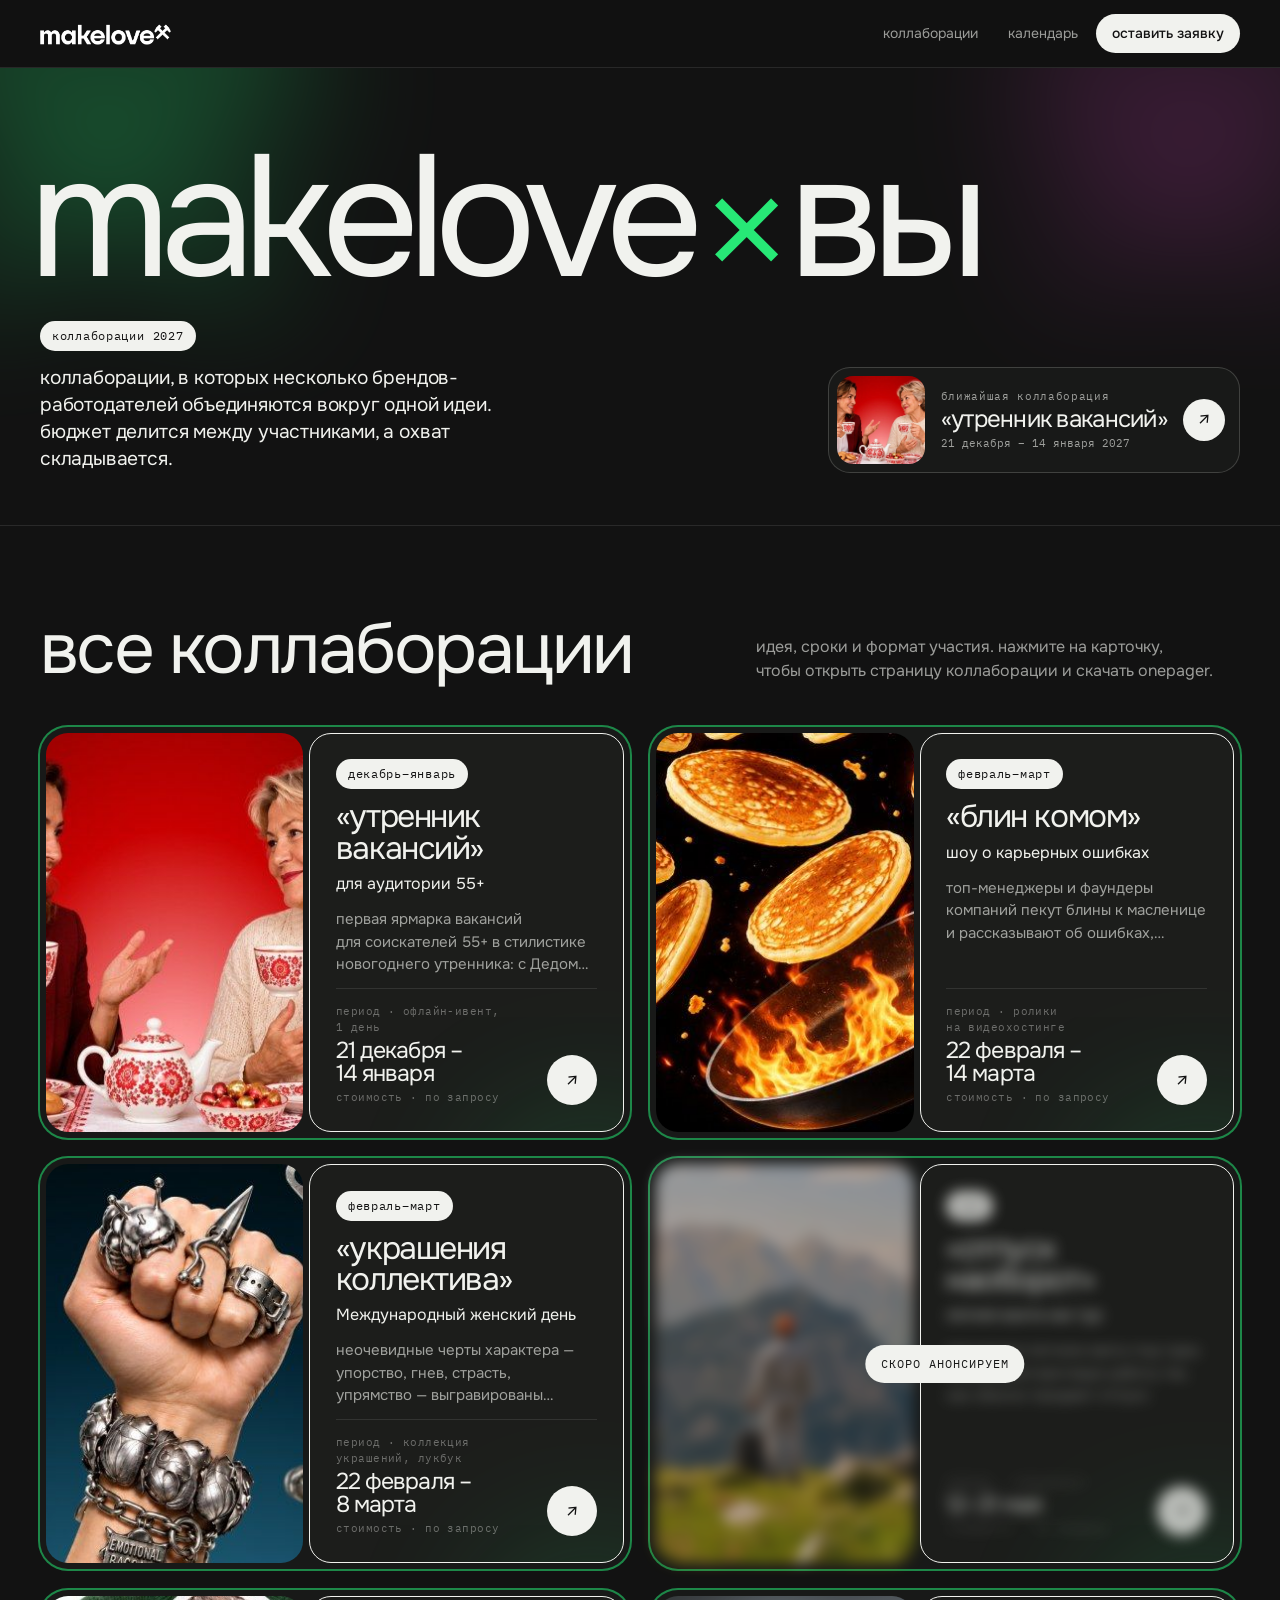
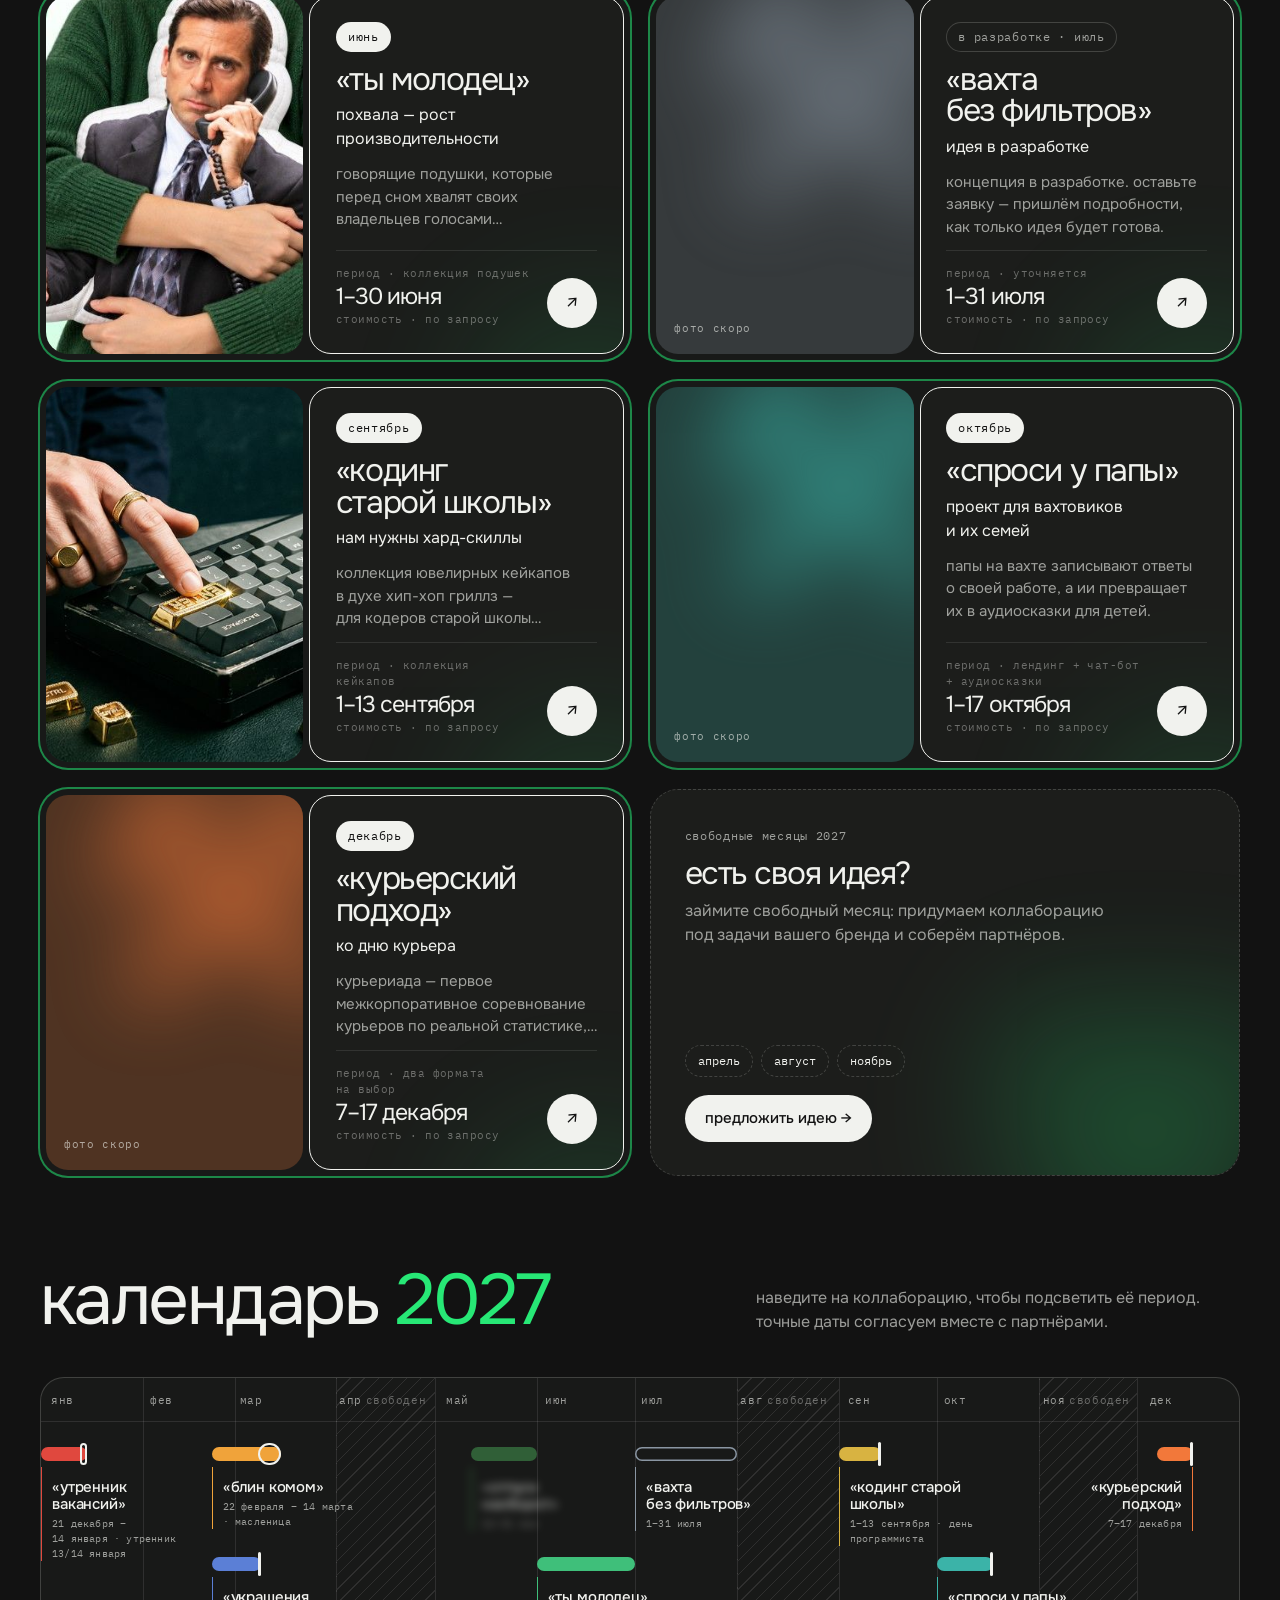
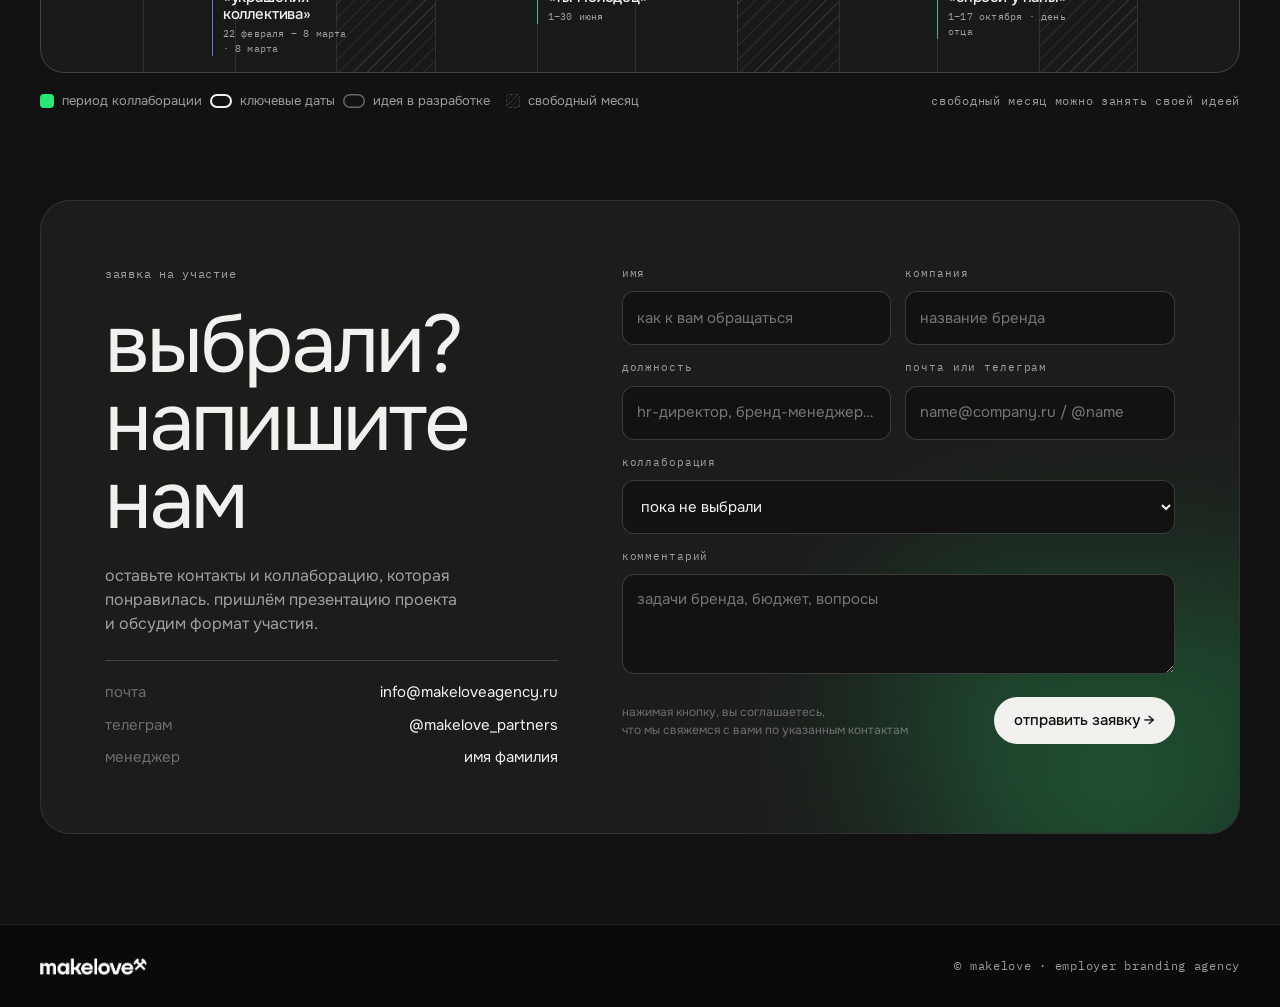
==== commit df078af9: "Быстрее под VPN: шрифты с сайта, без блокирующих внешних запросов, сжатые фото; фото и PDF «Кодинга»" ====
--- a/index.html
+++ b/index.html
@@ -6,9 +6,8 @@
 <title>makelove × вы — коллаборации 2027</title>
 <meta name="description" content="коллаборации makelove на 2027 год: календарь проектов и заявка для брендов-работодателей">
 <link rel="icon" type="image/png" href="img/hammer_mask.png">
-<link rel="preconnect" href="https://fonts.googleapis.com">
 <link rel="preconnect" href="https://fonts.gstatic.com" crossorigin>
-<link rel="stylesheet" href="https://fonts.googleapis.com/css2?family=Onest:wght@300;400;500;600&family=IBM+Plex+Mono:wght@400;500&display=swap">
+<link rel="stylesheet" href="https://fonts.googleapis.com/css2?family=IBM+Plex+Mono:wght@400;500&display=swap" media="print" onload="this.media='all'">
 <link rel="stylesheet" href="site.css">
 <link rel="stylesheet" href="hero.css">
 </head>
@@ -130,7 +129,7 @@
 /* cards */
 $("#list").innerHTML = COLLABS.map(c => {
   const ph = c.img
-    ? `<div class="lc-ph"><img src="${c.img}" alt="" loading="lazy"></div>`
+    ? `<div class="lc-ph"><img src="${c.img}" alt="" loading="lazy" decoding="async"></div>`
     : `<div class="lc-ph empty" style="--acc:${c.acc};--acc-bg:color-mix(in srgb, ${c.acc} 24%, var(--surface))"><div class="hm" aria-hidden="true"></div><span>фото скоро</span></div>`;
   return `
   <a class="lc${c.locked ? " locked" : ""}" ${c.locked ? 'aria-disabled="true" tabindex="-1"' : `href="${pageUrl(c)}"`} data-c="${c.id}" data-open="${c.id}">${c.locked ? '<span class="lock-note">скоро анонсируем</span>' : ""}
--- a/site.css
+++ b/site.css
@@ -1,3 +1,8 @@
+@font-face{font-family:"Onest";src:url(fonts/Onest-Light.woff) format("woff");font-weight:300;font-display:swap}
+@font-face{font-family:"Onest";src:url(fonts/Onest-Regular.woff) format("woff");font-weight:400;font-display:swap}
+@font-face{font-family:"Onest";src:url(fonts/Onest-Medium.woff) format("woff");font-weight:500;font-display:swap}
+@font-face{font-family:"Onest";src:url(fonts/Onest-SemiBold.woff) format("woff");font-weight:600;font-display:swap}
+@font-face{font-family:"Fira Mono";src:url(fonts/FiraMono-Medium.woff) format("woff");font-weight:400 600;font-display:swap}
 
 :root{
   --bg:#FFFFFF; --ink:#1D1D1D; --mute:rgba(29,29,29,.62); --faint:rgba(29,29,29,.40);
@@ -7,7 +12,7 @@
   --btn-bg:#1D1D1D; --btn-fg:#FFFFFF;
   --outline:#8CF0B4; --topbar:rgba(255,255,255,.84);
   --display:"Onest","Helvetica Neue",Arial,sans-serif;
-  --mono:"IBM Plex Mono",ui-monospace,Menlo,monospace;
+  --mono:"IBM Plex Mono","Fira Mono",ui-monospace,Menlo,monospace;
   --ease:cubic-bezier(.2,.7,.1,1);
   color-scheme:light;
 }
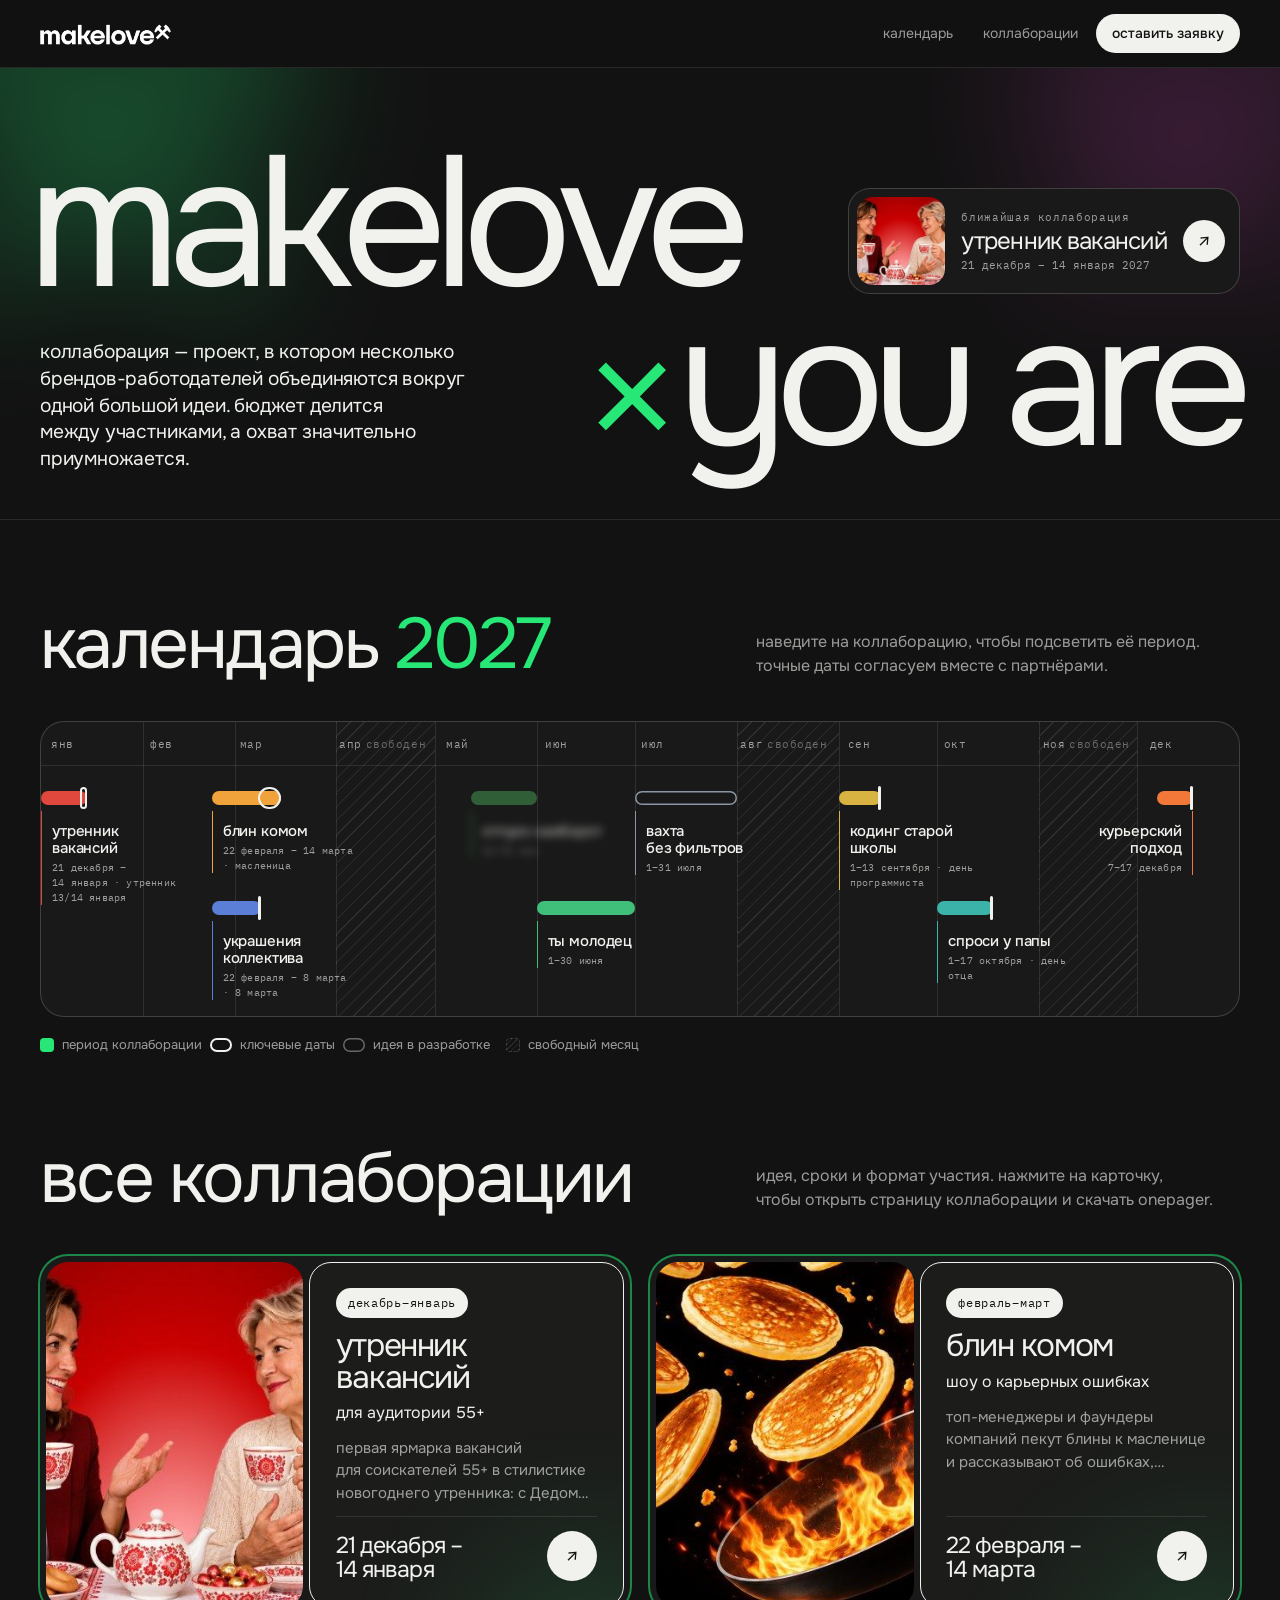
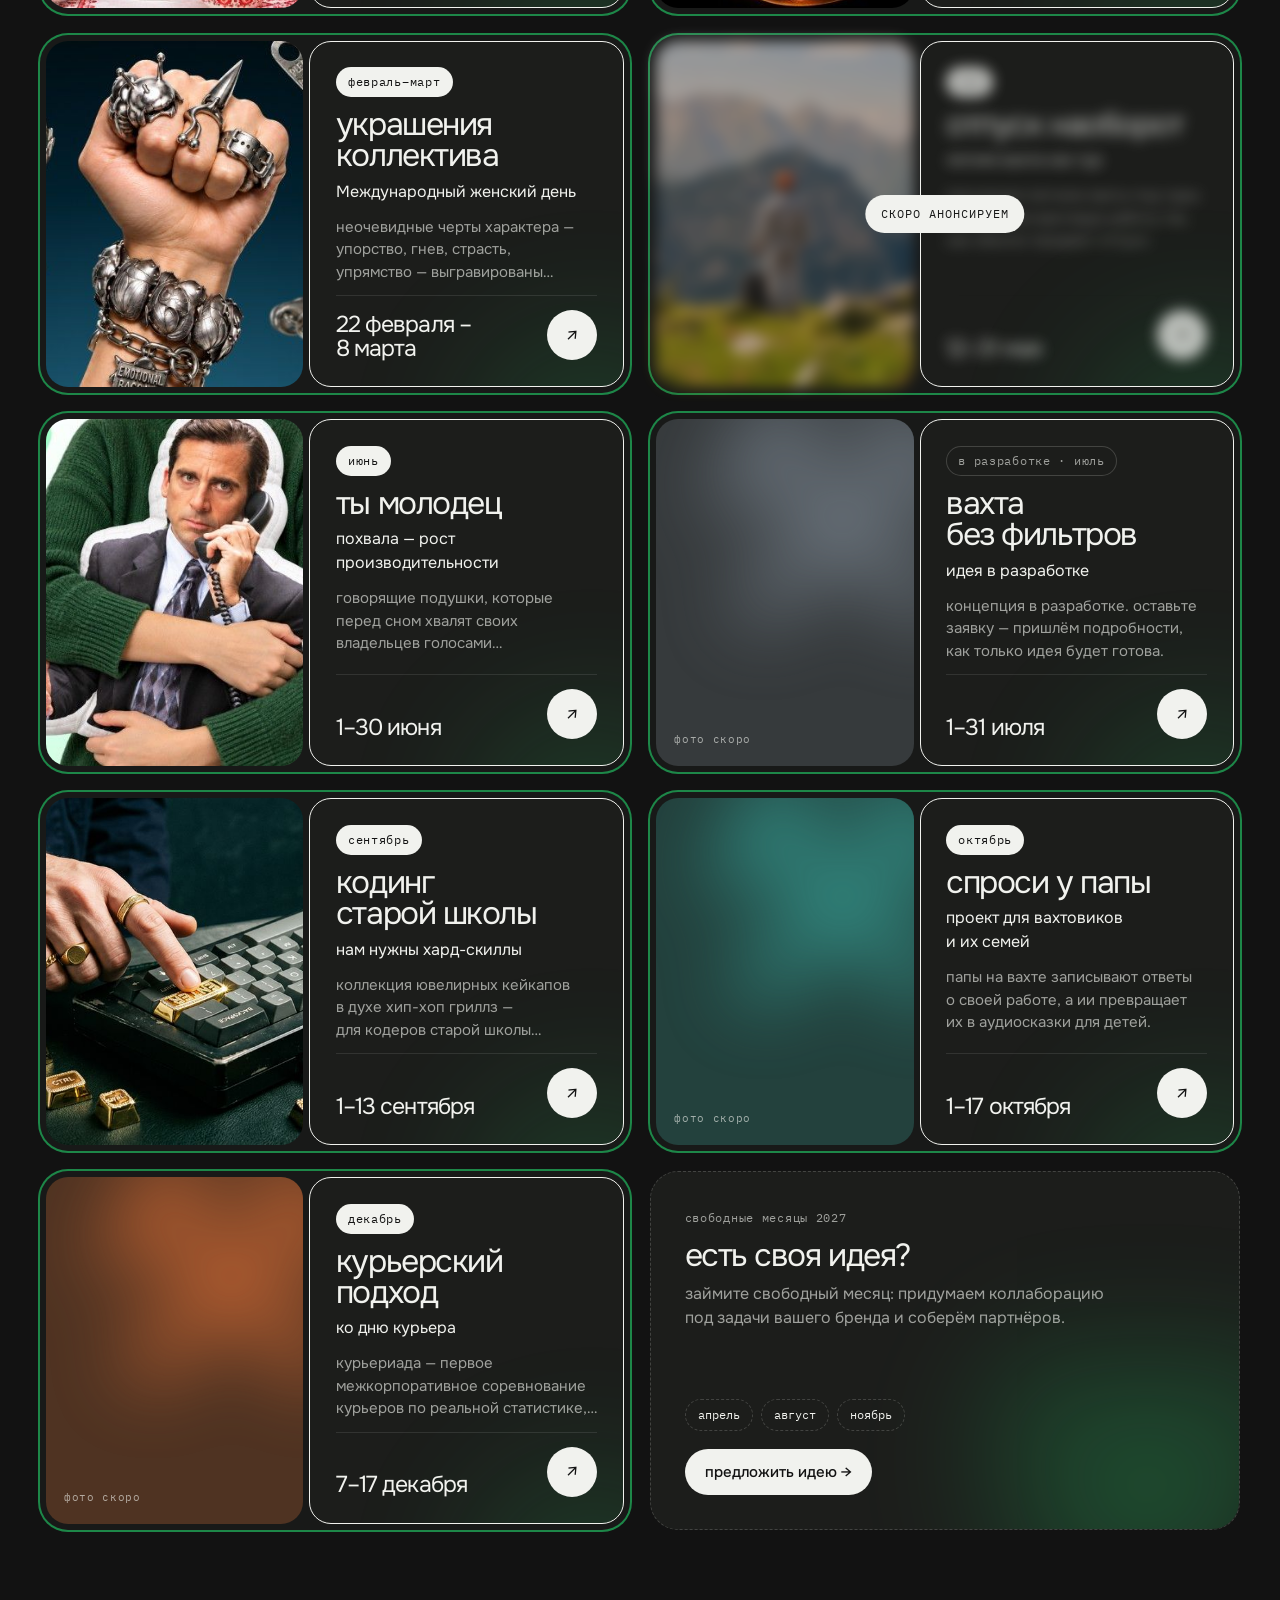
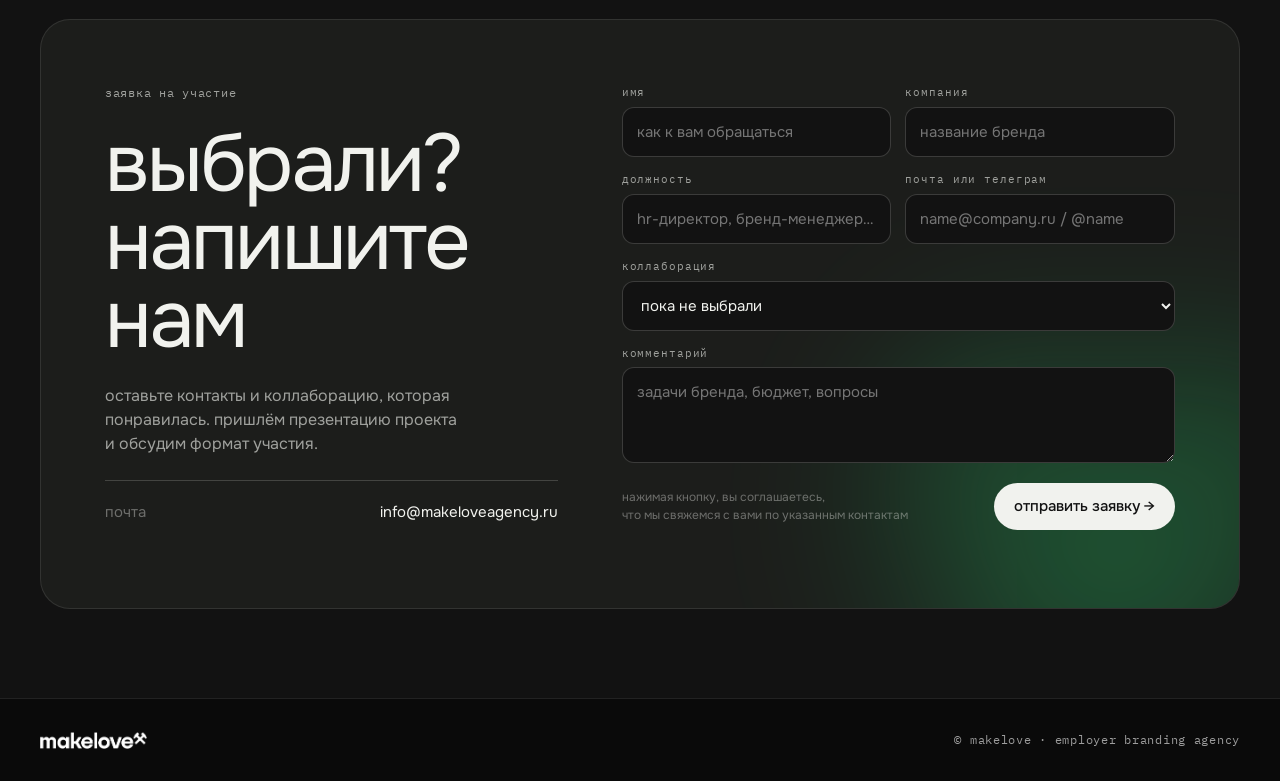
==== commit 11b989b0: "Правки по доку «вайбкод»: шапка лесенкой, календарь наверх, тексты коллаб, страница кодинга, рефы лу" ====
--- a/index.html
+++ b/index.html
@@ -16,8 +16,8 @@
   <div class="wrap">
     <a href="#top" aria-label="makelove"><img class="logo logo-l" src="img/wordmark_dark.png" alt="makelove"><img class="logo logo-d" src="img/wordmark.png" alt="makelove"></a>
     <nav class="nav">
+      <a href="#kalendar">календарь</a>
       <a href="#kollaby">коллаборации</a>
-      <a href="#kalendar">календарь</a>
       <a class="btn" href="#zayavka">оставить заявку</a>
     </nav>
   </div>
@@ -30,28 +30,17 @@
       <div class="hm anim" style="--hc:var(--pink);--s:380px;right:-100px;top:-120px;--o:.26;--rot:18deg;--dx:-40px;--dy:30px;--t:24s"></div>
     </div>
     <div class="wrap">
-      <h1>makelove<span class="x">×</span>вы</h1>
+      <h1 aria-label="makelove × you are"><span class="ln1">makelove</span><span class="ln2"><span class="x">×</span>you are</span></h1>
       <div class="hero-side">
         <div style="display:grid;gap:14px">
-          <span class="tag">коллаборации <span class="yr"></span></span>
-          <p class="lead">коллаборации, в которых несколько брендов-работодателей объединяются вокруг одной идеи. бюджет делится между участниками, а охват складывается.</p>
+          <p class="lead">коллаборация — проект, в котором несколько брендов-работодателей объединяются вокруг одной большой идеи. бюджет делится между участниками, а охват значительно приумножается.</p>
         </div>
         <div class="corner" id="corner"></div>
       </div>
     </div>
   </section>
 
-  <section class="sec" id="kollaby">
-    <div class="wrap">
-      <div class="sec-head">
-        <h2>все коллаборации</h2>
-        <p>идея, сроки и формат участия. нажмите на карточку, чтобы открыть страницу коллаборации и скачать onepager.</p>
-      </div>
-      <div class="lc-grid" id="list"></div>
-    </div>
-  </section>
-
-  <section class="sec" id="kalendar" style="padding-top:0">
+  <section class="sec" id="kalendar">
     <div class="wrap">
       <div class="sec-head">
         <h2>календарь <span class="g yr"></span></h2>
@@ -65,8 +54,17 @@
           <span class="lg-v2"><span><i style="background:var(--green)"></i>период коллаборации</span><span><i style="background:none;box-shadow:inset 0 0 0 2px var(--ink);border-radius:999px;width:22px"></i>ключевые даты</span><span><i style="box-shadow:inset 0 0 0 1.5px var(--faint);border-radius:999px;width:22px"></i>идея в разработке</span></span>
           <span><i style="border:1px dashed var(--line-2);background:repeating-linear-gradient(135deg,transparent 0 3px,var(--line) 3px 4px)"></i>свободный месяц</span>
         </div>
-        <span class="mono">свободный месяц можно занять своей идеей</span>
-      </div>
+      </div>
+    </div>
+  </section>
+
+  <section class="sec" id="kollaby" style="padding-top:0">
+    <div class="wrap">
+      <div class="sec-head">
+        <h2>все коллаборации</h2>
+        <p>идея, сроки и формат участия. нажмите на карточку, чтобы открыть страницу коллаборации и скачать onepager.</p>
+      </div>
+      <div class="lc-grid" id="list"></div>
     </div>
   </section>
 
@@ -140,7 +138,7 @@
       <p class="lc-sub">${esc(c.sub)}</p>
       <p class="lc-short">${esc(c.short)}</p>
       <div class="lc-foot">
-        <div class="per"><small>период · ${esc(c.format)}</small><b>${period(c)}</b><small>${priceSmall(c)}</small></div>
+        <div class="per"><b>${period(c)}</b></div>
         <span class="go" aria-hidden="true">↗</span>
       </div>
     </div>
@@ -247,6 +245,22 @@
   <span class="cn-ph">${next.img ? `<img src="${next.img}" alt="">` : ""}</span>
   <span class="cn-tx"><span class="mono">ближайшая коллаборация</span><b>${esc(qt(next))}</b><small>${period(next)} ${YEAR}</small></span>
   <span class="go" aria-hidden="true">↗</span></a>`;
+/* шапка: карточка — по верху строчных первой строки, текст — по верху строчных второй */
+function xTop(el, sample){
+  const cs = getComputedStyle(el), fs = parseFloat(cs.fontSize), lh = parseFloat(cs.lineHeight) || fs*1.2;
+  const c = alignHero.cv || (alignHero.cv = document.createElement("canvas").getContext("2d"));
+  c.font = `${cs.fontWeight} ${fs}px ${cs.fontFamily}`; const m = c.measureText(sample);
+  const asc = m.fontBoundingBoxAscent, desc = m.fontBoundingBoxDescent;
+  return (lh - asc - desc)/2 + asc - m.actualBoundingBoxAscent;
+}
+function alignHero(){
+  const l1 = $(".hero .ln1"), l2 = $(".hero .ln2"), lead = $(".hero .lead"), cn = $("#corner");
+  if (!l1 || !lead) return;
+  const wide = matchMedia("(min-width:900px)").matches;
+  cn.style.marginTop = wide ? xTop(l1, "v") + "px" : "";
+  lead.parentElement.style.marginTop = wide ? (xTop(l2, "u") - xTop(lead, "u")) + "px" : "";
+}
+alignHero(); document.fonts && document.fonts.ready.then(alignHero); addEventListener("resize", alignHero);
 /* preselect a collab when coming from its page */
 try { const pick = sessionStorage.getItem("pick"); if (pick){ selItem.value = pick; sessionStorage.removeItem("pick"); } } catch(_){}
 </script>
--- a/site.css
+++ b/site.css
@@ -72,7 +72,7 @@
 .stats{display:none}
 /* v2/v3: big poster hero with numbers */
 body:not(.v1) .hero .wrap{grid-template-columns:1fr;padding-block:clamp(40px,6vw,96px) clamp(28px,3.6vw,48px)}
-body:not(.v1) .hero h1{font-size:clamp(64px,13.5vw,212px);letter-spacing:-.07em}
+body:not(.v1) .hero h1{font-size:clamp(38px,9.4vw,150px);letter-spacing:-.07em}
 body:not(.v1) .hero-side{grid-template-columns:1fr;gap:24px}
 @media (min-width:900px){body:not(.v1) .hero-side{grid-template-columns:minmax(0,1fr) auto;align-items:end}}
 body:not(.v1) .stats{display:flex;gap:clamp(20px,3vw,48px)}
--- a/hero.css
+++ b/hero.css
@@ -24,3 +24,17 @@
 .cn-rib:hover .cn-more,.cn-free:hover .cn-more{color:var(--ink)}
 .cn-free .chips{display:flex;flex-wrap:wrap;gap:8px}
 .cn-free .chips span{font-size:22px;letter-spacing:-.03em;border:1px dashed var(--line-2);border-radius:999px;padding:6px 16px}
+
+/* шапка «лесенкой»: makelove слева, × you are справа */
+body:not(.v1) .hero .wrap{grid-template-columns:minmax(0,1fr) auto;grid-template-areas:"l1 cn" "ld l2";align-items:start;row-gap:0}
+body:not(.v1) .hero h1{display:contents;animation:none}
+.hero h1 .ln1,.hero h1 .ln2{display:block;white-space:nowrap;font-size:clamp(56px,14.5vw,230px);letter-spacing:-.07em;line-height:.86;animation:rise 1s var(--ease) both}
+.hero h1 .ln1{grid-area:l1;margin-left:-.063em}
+.hero h1 .ln2{grid-area:l2;justify-self:end;animation-delay:.08s}
+body:not(.v1) .hero-side{display:contents}
+.hero-side>div:first-child{grid-area:ld}
+.hero .corner{grid-area:cn;justify-self:end}
+@media (max-width:899px){
+  body:not(.v1) .hero .wrap{grid-template-columns:1fr;grid-template-areas:"l1" "l2" "ld" "cn";row-gap:18px}
+  .hero h1 .ln1,.hero h1 .ln2{font-size:clamp(56px,19vw,150px)}
+}
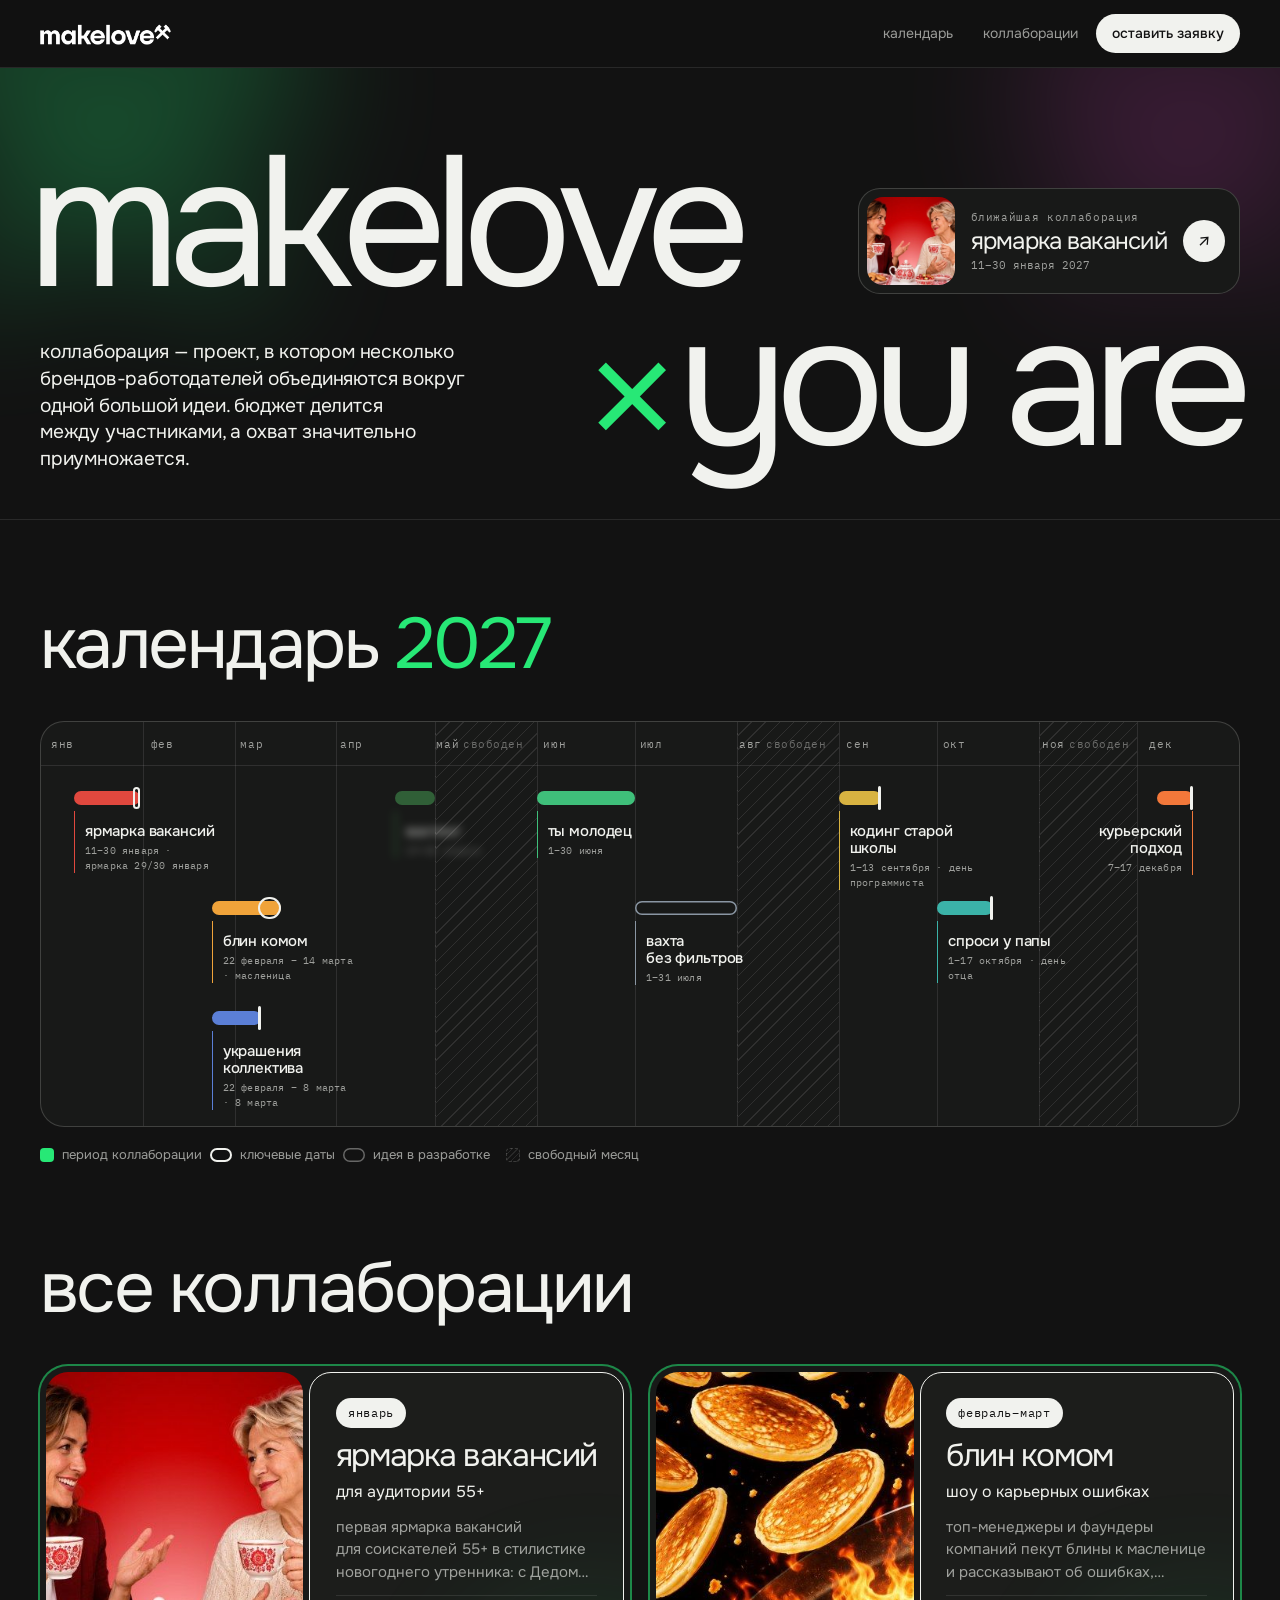
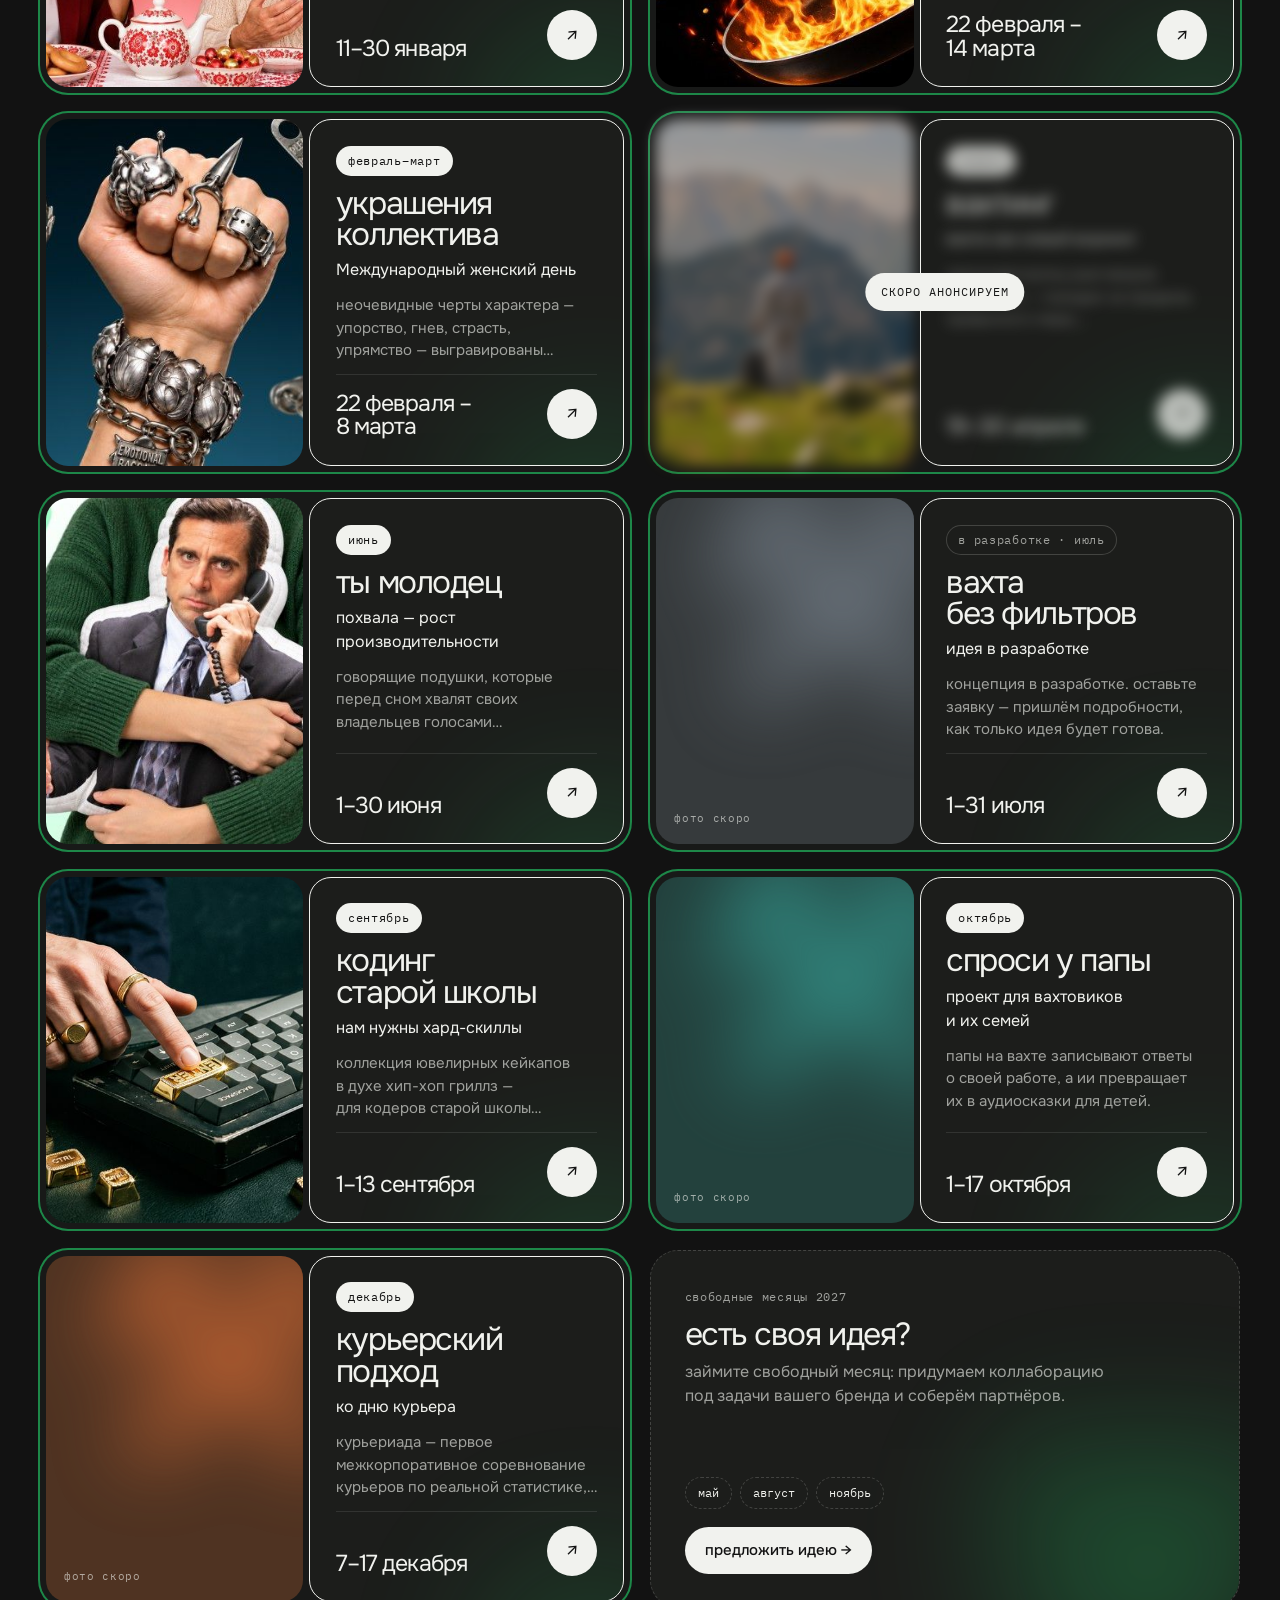
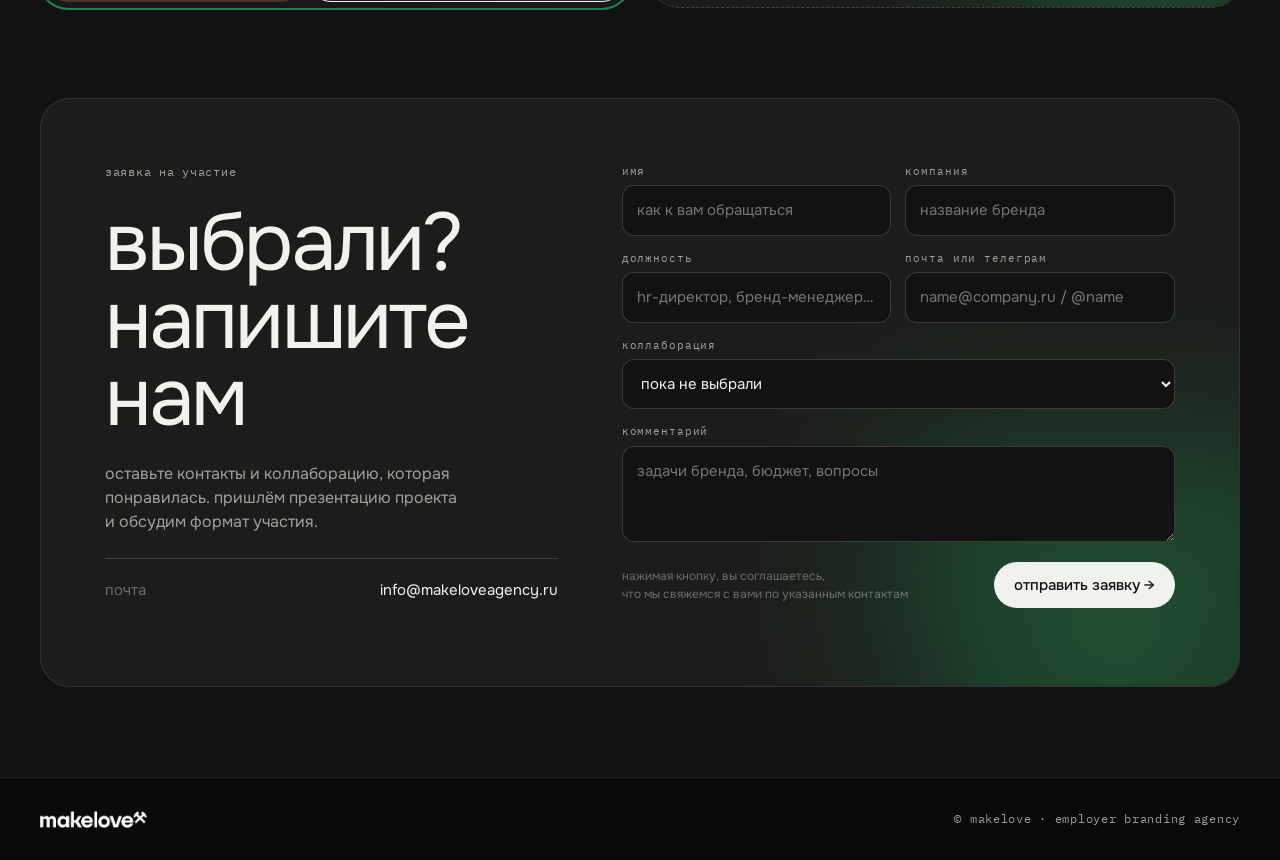
==== commit c4dd6956: "Вахтинг вместо «Отпуска наоборот» (закрыт, блюр), тексты по OnePager'ам 10–13, заголовки секций = ме" ====
--- a/index.html
+++ b/index.html
@@ -6,8 +6,11 @@
 <title>makelove × вы — коллаборации 2027</title>
 <meta name="description" content="коллаборации makelove на 2027 год: календарь проектов и заявка для брендов-работодателей">
 <link rel="icon" type="image/png" href="img/hammer_mask.png">
-<link rel="preconnect" href="https://fonts.gstatic.com" crossorigin>
-<link rel="stylesheet" href="https://fonts.googleapis.com/css2?family=IBM+Plex+Mono:wght@400;500&display=swap" media="print" onload="this.media='all'">
+<link rel="preload" href="fonts/Onest-Light.woff" as="font" type="font/woff" crossorigin>
+<link rel="preload" href="fonts/Onest-Regular.woff" as="font" type="font/woff" crossorigin>
+<link rel="preload" href="fonts/Onest-Medium.woff" as="font" type="font/woff" crossorigin>
+<link rel="preload" href="fonts/IBMPlexMono-400-cyr.woff2" as="font" type="font/woff2" crossorigin>
+<link rel="preload" href="fonts/IBMPlexMono-500-cyr.woff2" as="font" type="font/woff2" crossorigin>
 <link rel="stylesheet" href="site.css">
 <link rel="stylesheet" href="hero.css">
 </head>
@@ -44,7 +47,6 @@
     <div class="wrap">
       <div class="sec-head">
         <h2>календарь <span class="g yr"></span></h2>
-        <p>наведите на коллаборацию, чтобы подсветить её период. точные даты согласуем вместе с партнёрами.</p>
       </div>
       <div class="cal-tiles"><div class="year" id="year"></div></div>
       <div class="cal-gantt"><div class="gt-scroll"><div id="gantt"></div></div></div>
@@ -62,7 +64,6 @@
     <div class="wrap">
       <div class="sec-head">
         <h2>все коллаборации</h2>
-        <p>идея, сроки и формат участия. нажмите на карточку, чтобы открыть страницу коллаборации и скачать onepager.</p>
       </div>
       <div class="lc-grid" id="list"></div>
     </div>
--- a/site.css
+++ b/site.css
@@ -1,8 +1,12 @@
-@font-face{font-family:"Onest";src:url(fonts/Onest-Light.woff) format("woff");font-weight:300;font-display:swap}
-@font-face{font-family:"Onest";src:url(fonts/Onest-Regular.woff) format("woff");font-weight:400;font-display:swap}
-@font-face{font-family:"Onest";src:url(fonts/Onest-Medium.woff) format("woff");font-weight:500;font-display:swap}
-@font-face{font-family:"Onest";src:url(fonts/Onest-SemiBold.woff) format("woff");font-weight:600;font-display:swap}
-@font-face{font-family:"Fira Mono";src:url(fonts/FiraMono-Medium.woff) format("woff");font-weight:400 600;font-display:swap}
+@font-face{font-family:"IBM Plex Mono";src:url(fonts/IBMPlexMono-400-cyr.woff2) format("woff2");font-weight:400;font-display:block;unicode-range:U+0400-045F,U+0490-0491,U+04B0-04B1,U+2116}
+@font-face{font-family:"IBM Plex Mono";src:url(fonts/IBMPlexMono-400-lat.woff2) format("woff2");font-weight:400;font-display:block;unicode-range:U+0000-00FF,U+0131,U+0152-0153,U+02BB-02BC,U+02C6,U+02DA,U+02DC,U+2000-206F,U+20AC,U+20BD,U+2122,U+2190-2199,U+2212,U+FEFF,U+FFFD}
+@font-face{font-family:"IBM Plex Mono";src:url(fonts/IBMPlexMono-500-cyr.woff2) format("woff2");font-weight:500;font-display:block;unicode-range:U+0400-045F,U+0490-0491,U+04B0-04B1,U+2116}
+@font-face{font-family:"IBM Plex Mono";src:url(fonts/IBMPlexMono-500-lat.woff2) format("woff2");font-weight:500;font-display:block;unicode-range:U+0000-00FF,U+0131,U+0152-0153,U+02BB-02BC,U+02C6,U+02DA,U+02DC,U+2000-206F,U+20AC,U+20BD,U+2122,U+2190-2199,U+2212,U+FEFF,U+FFFD}
+@font-face{font-family:"Onest";src:url(fonts/Onest-Light.woff) format("woff");font-weight:300;font-display:block}
+@font-face{font-family:"Onest";src:url(fonts/Onest-Regular.woff) format("woff");font-weight:400;font-display:block}
+@font-face{font-family:"Onest";src:url(fonts/Onest-Medium.woff) format("woff");font-weight:500;font-display:block}
+@font-face{font-family:"Onest";src:url(fonts/Onest-SemiBold.woff) format("woff");font-weight:600;font-display:block}
+@font-face{font-family:"Fira Mono";src:url(fonts/FiraMono-Medium.woff) format("woff");font-weight:400 600;font-display:block}
 
 :root{
   --bg:#FFFFFF; --ink:#1D1D1D; --mute:rgba(29,29,29,.62); --faint:rgba(29,29,29,.40);
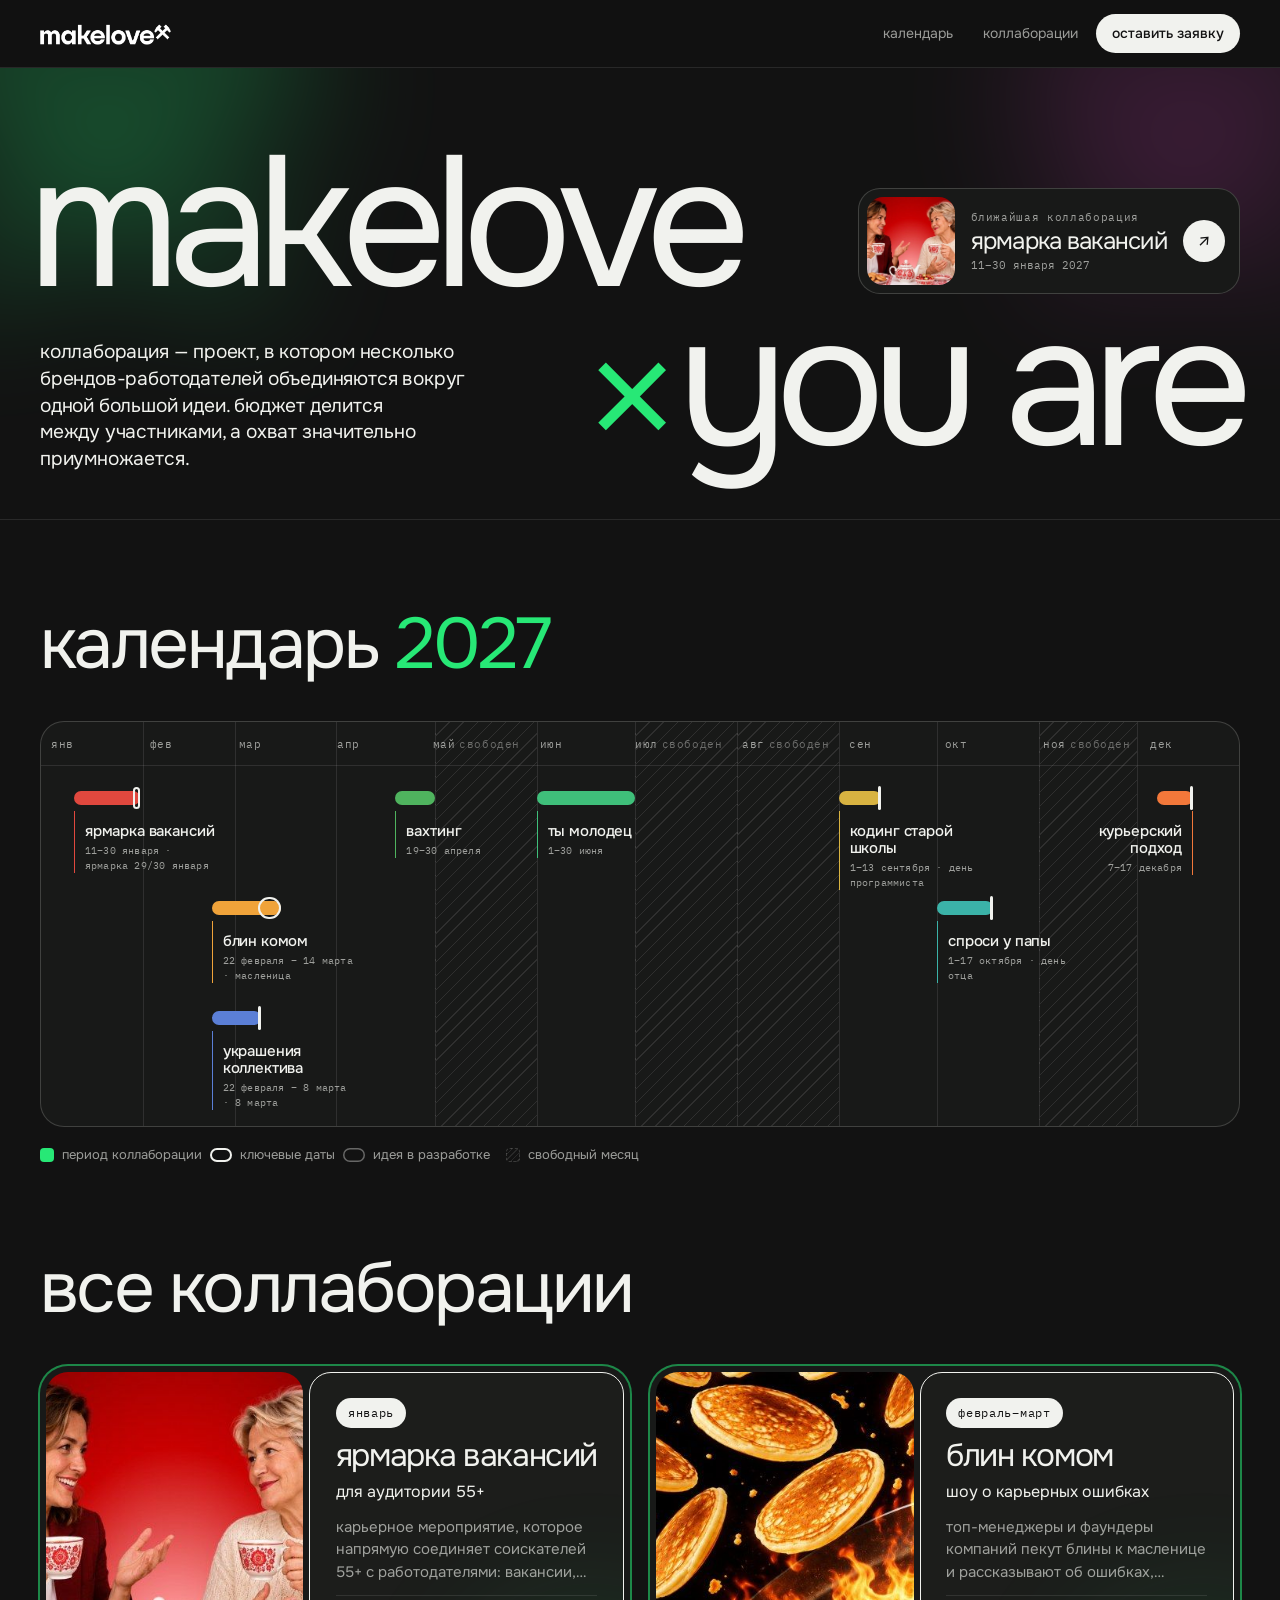
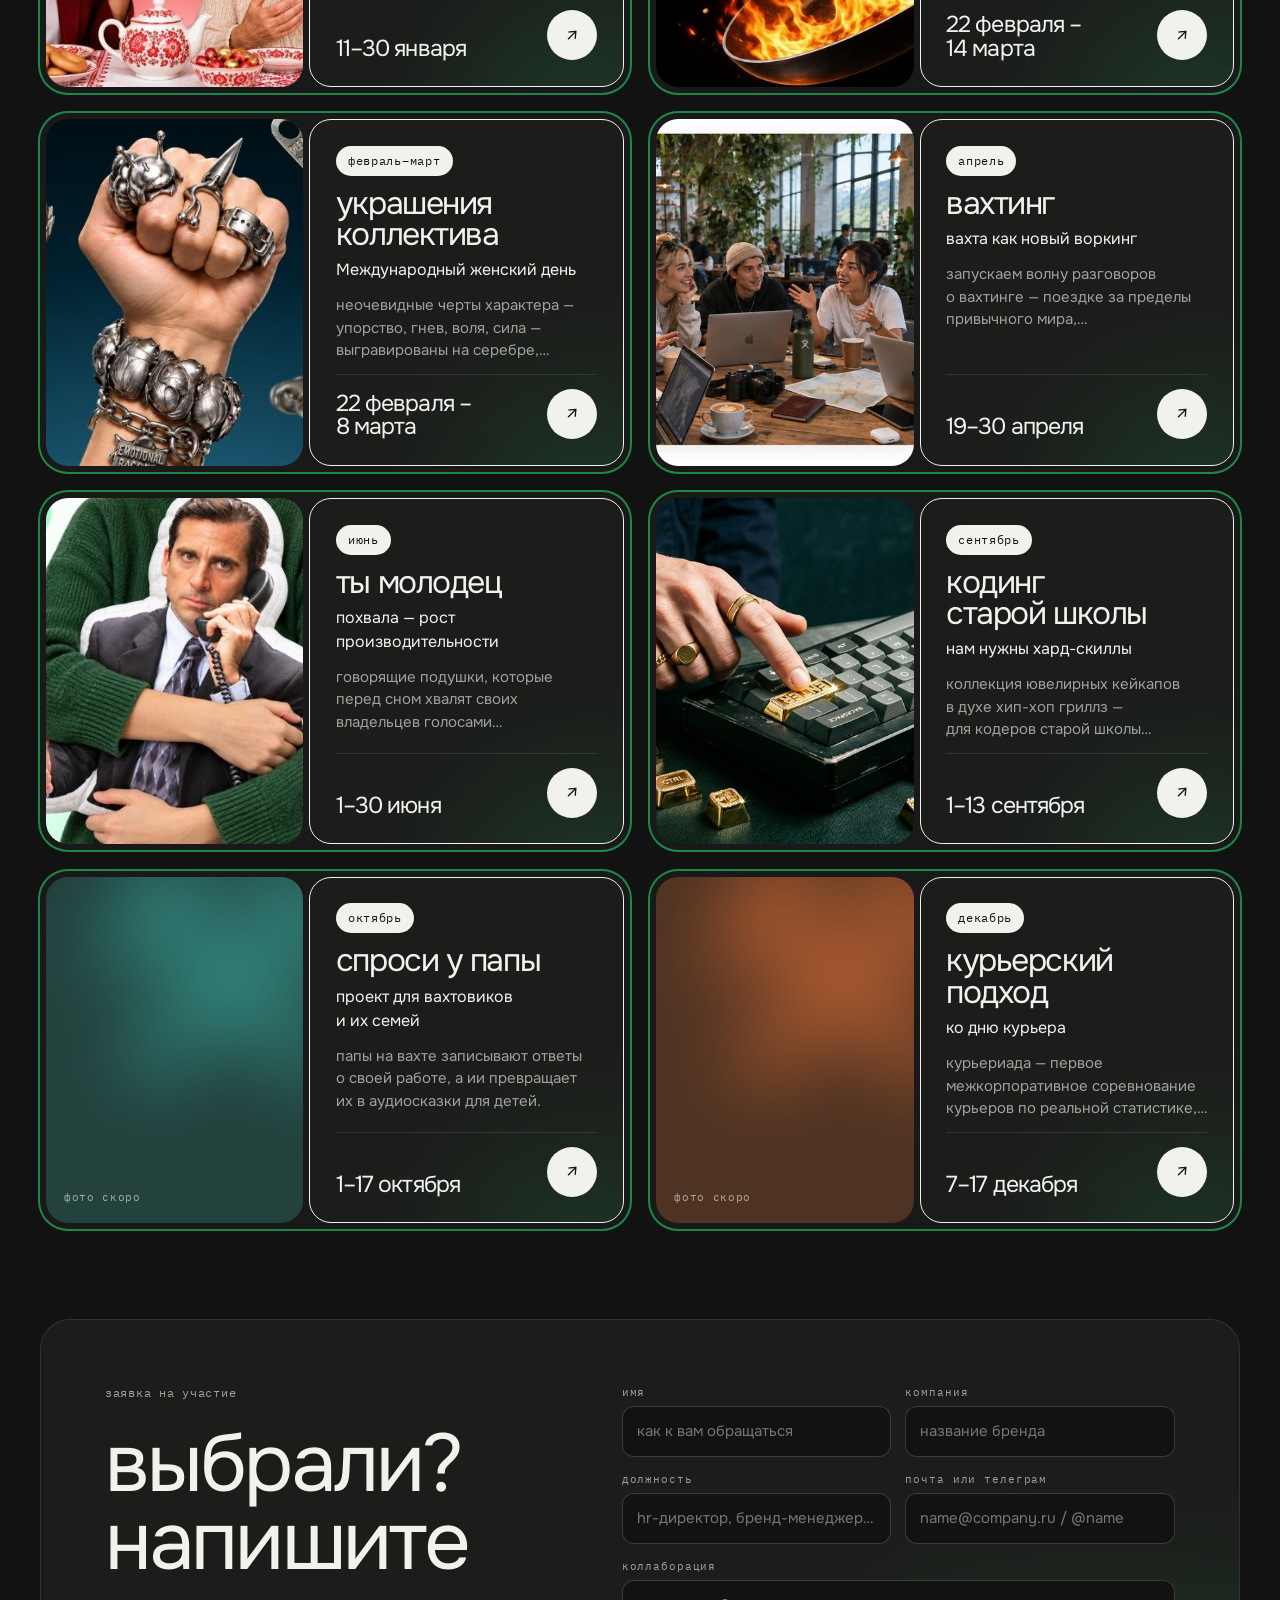
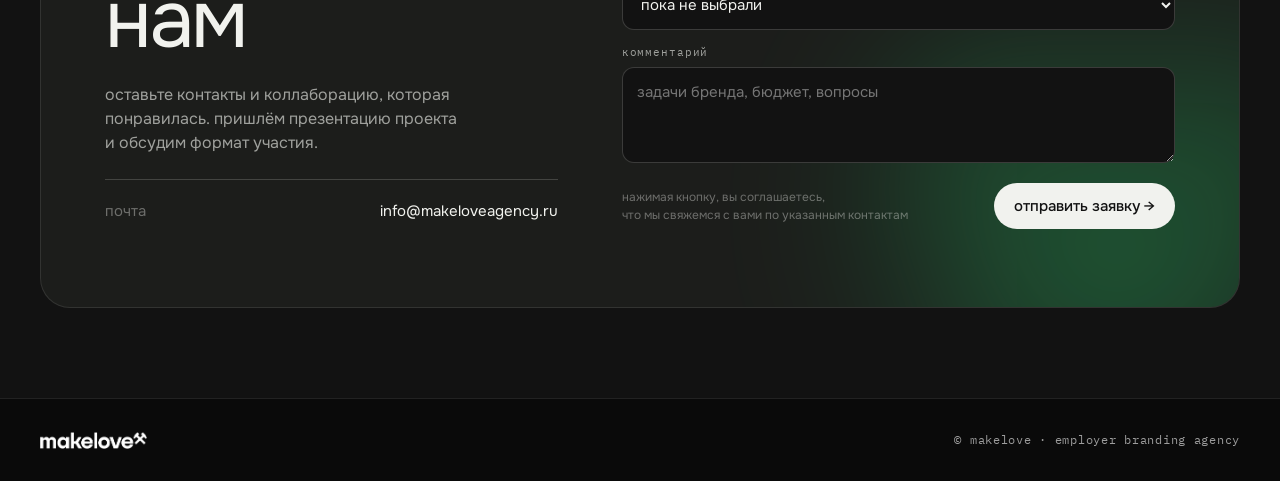
==== commit b73820e6: "Вахтинг открыт (новое фото из OnePager), «Вахта без фильтров» убрана, названия в OnePager как в Figm" ====
--- a/index.html
+++ b/index.html
@@ -11,8 +11,8 @@
 <link rel="preload" href="fonts/Onest-Medium.woff" as="font" type="font/woff" crossorigin>
 <link rel="preload" href="fonts/IBMPlexMono-400-cyr.woff2" as="font" type="font/woff2" crossorigin>
 <link rel="preload" href="fonts/IBMPlexMono-500-cyr.woff2" as="font" type="font/woff2" crossorigin>
-<link rel="stylesheet" href="site.css">
-<link rel="stylesheet" href="hero.css">
+<link rel="stylesheet" href="site.css?v=20261126b">
+<link rel="stylesheet" href="hero.css?v=20261126b">
 </head>
 <body class="v3">
 <header class="top">
@@ -115,7 +115,7 @@
 
 <div class="toast" id="toast" role="status"></div>
 
-<script src="data.js"></script>
+<script src="data.js?v=20261126b"></script>
 <script>
 const priceSmall = c => priceShown(c) ? `стоимость · <span class="cur">${esc(c.price.value)} ₽</span>` : `стоимость · по запросу`;
 
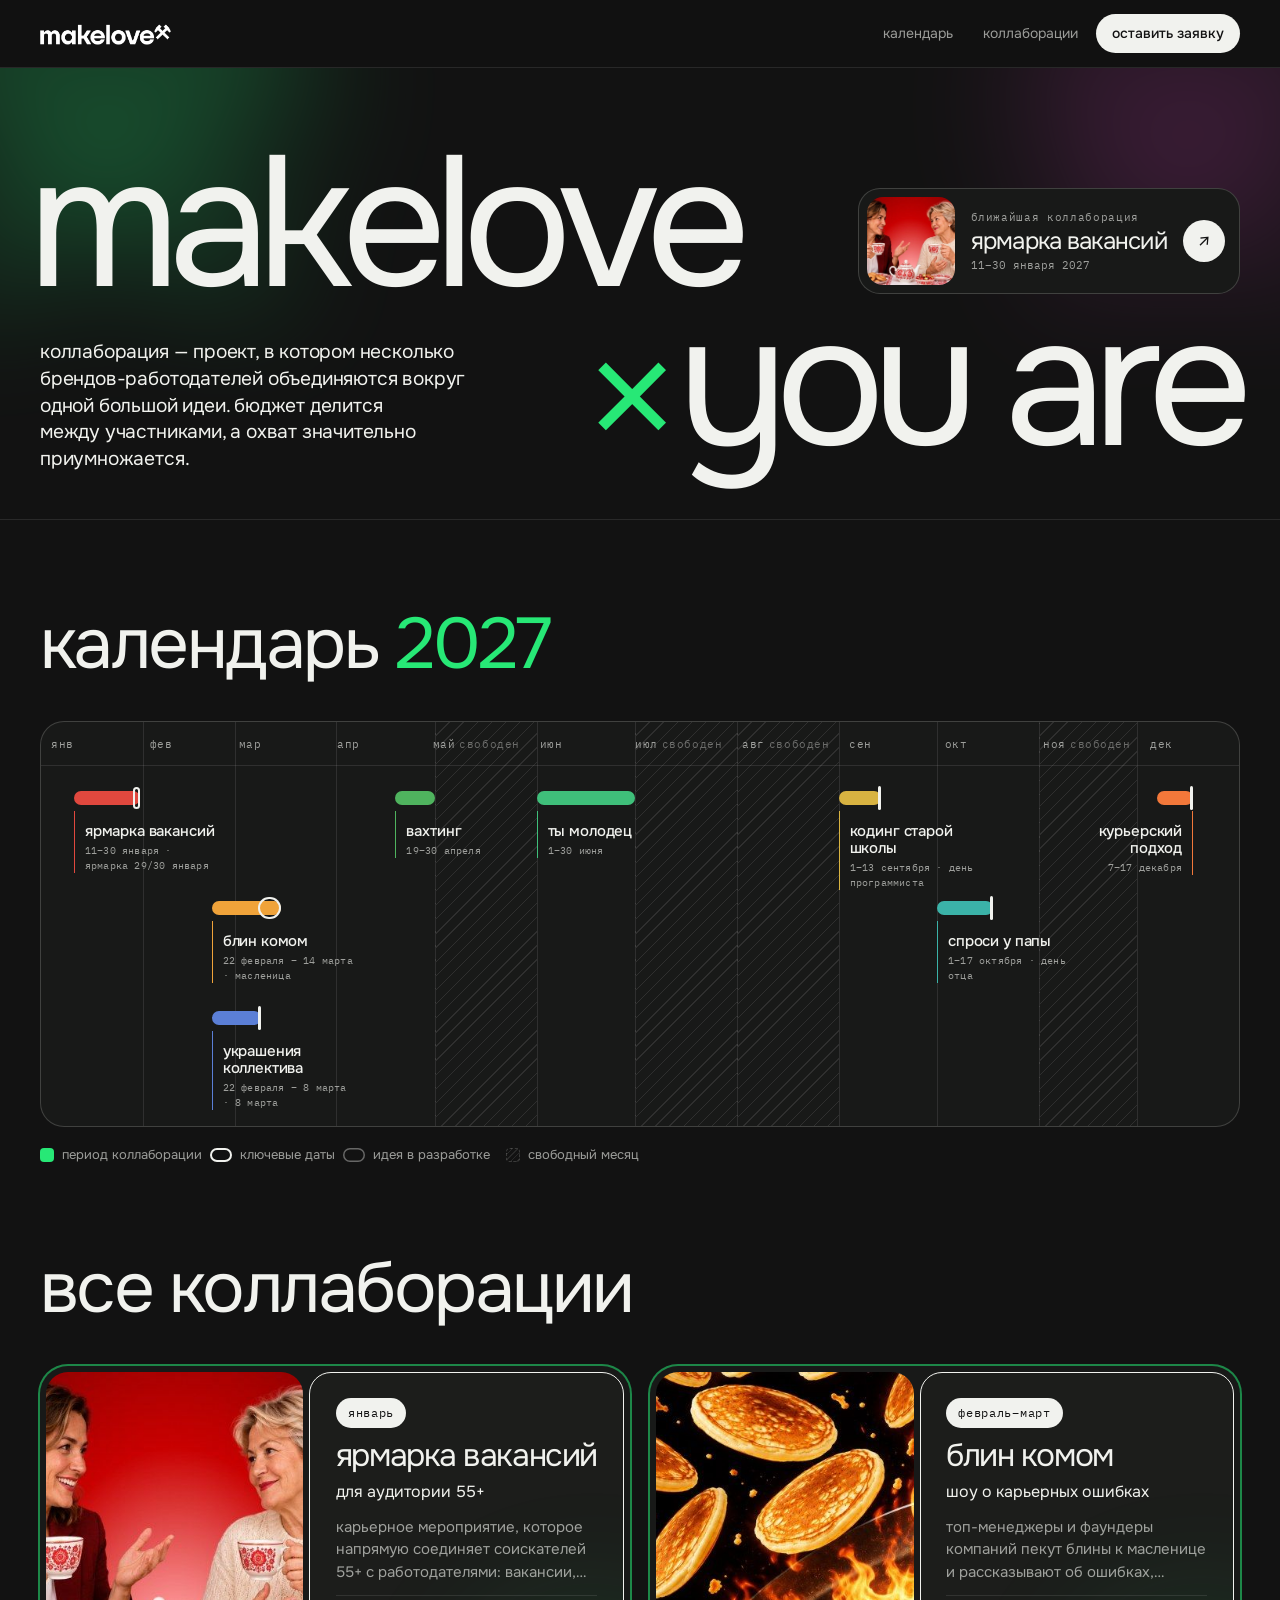
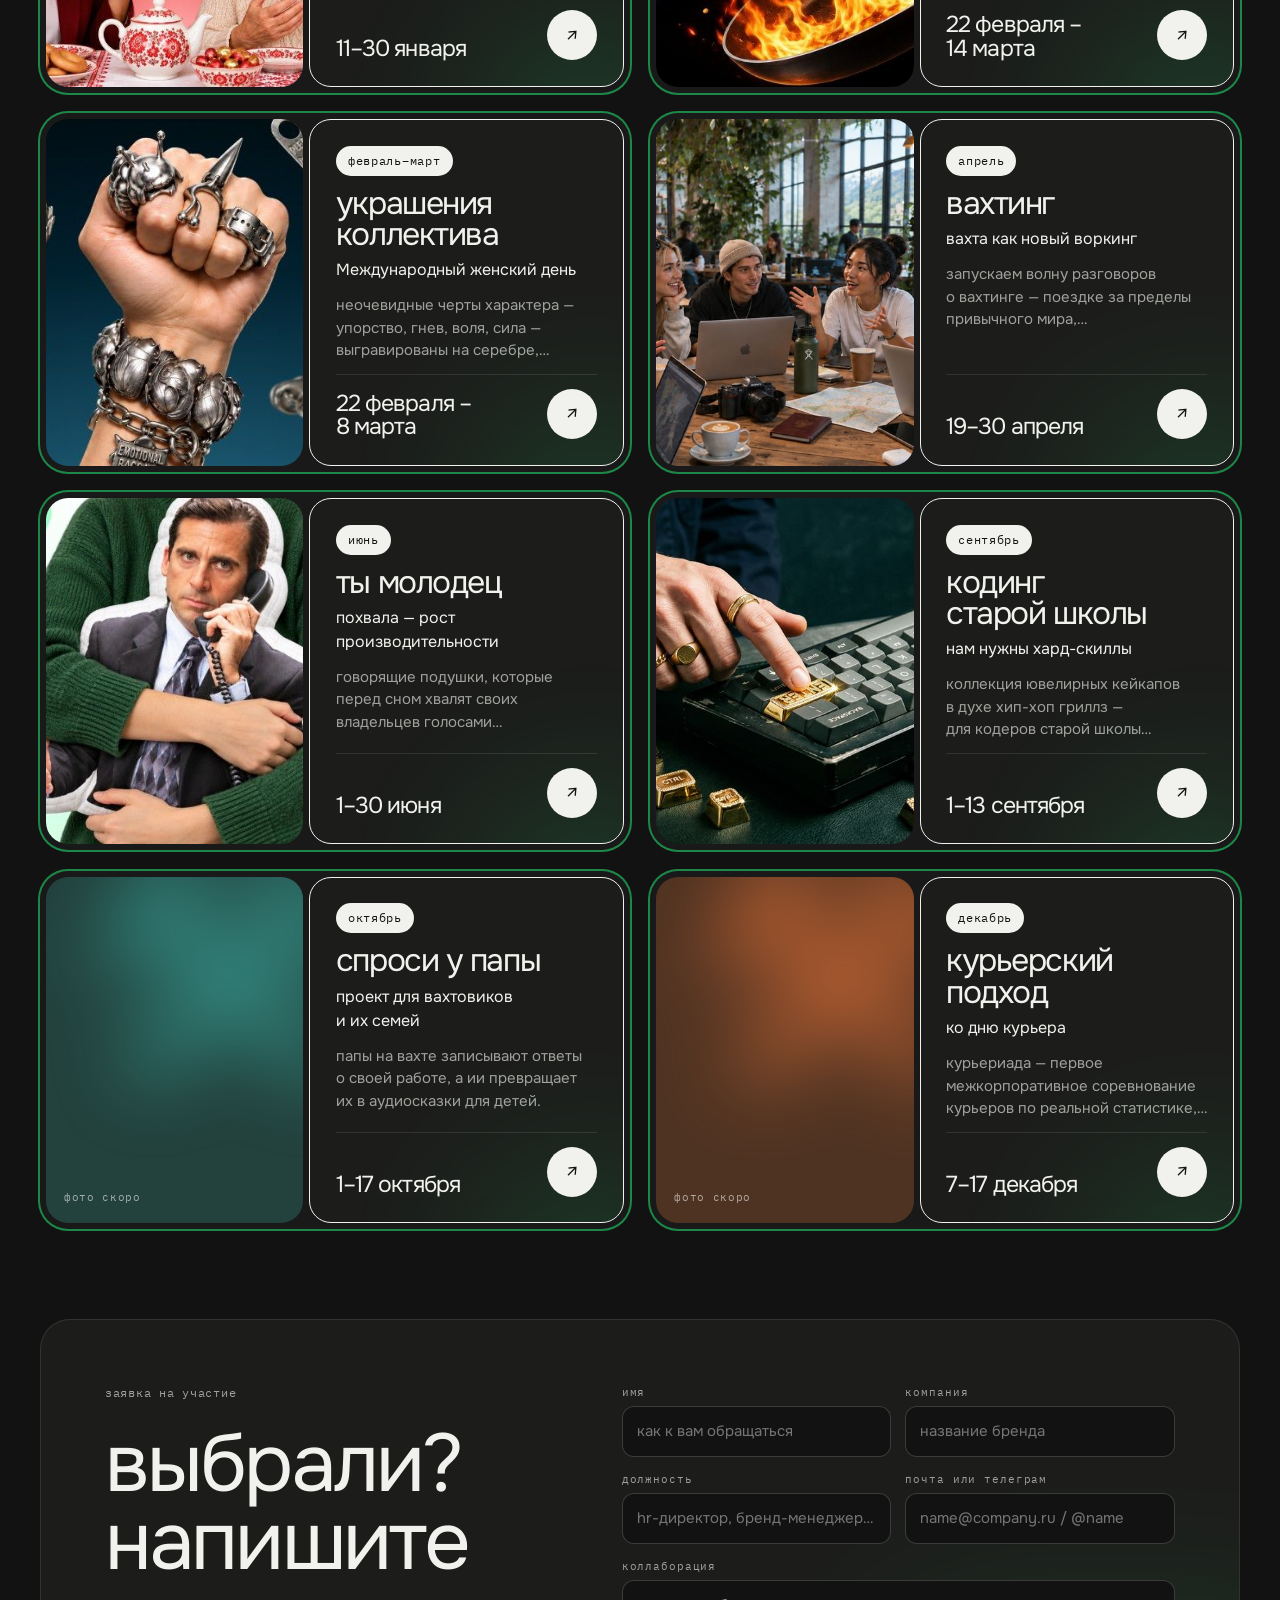
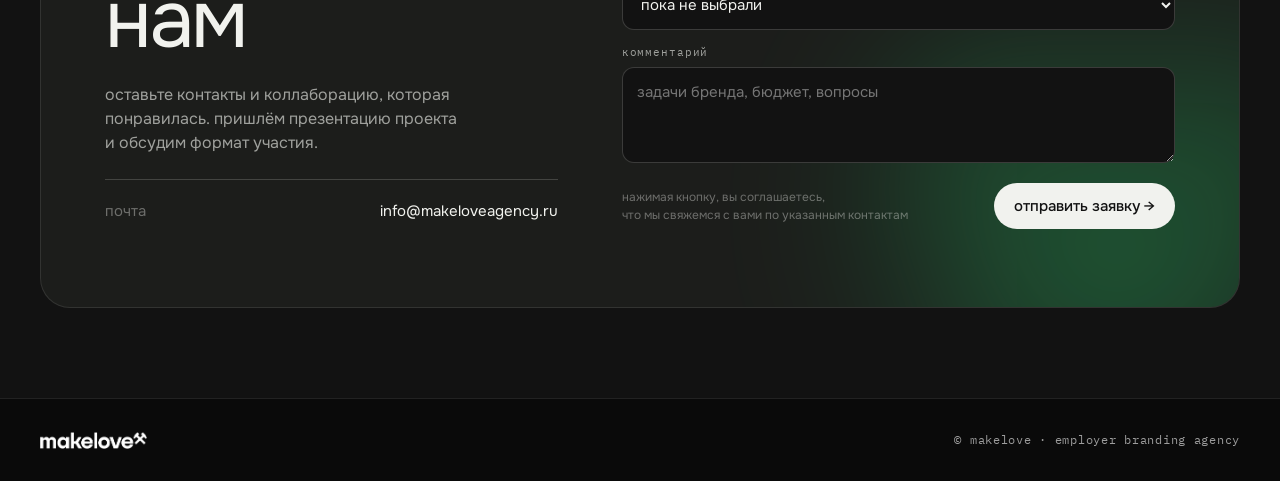
==== commit b12566ed: "Вахтинг: фото без белых полей; страница коллабы не подменяется чужой при неизвестной ссылке; новая в" ====
--- a/index.html
+++ b/index.html
@@ -11,8 +11,8 @@
 <link rel="preload" href="fonts/Onest-Medium.woff" as="font" type="font/woff" crossorigin>
 <link rel="preload" href="fonts/IBMPlexMono-400-cyr.woff2" as="font" type="font/woff2" crossorigin>
 <link rel="preload" href="fonts/IBMPlexMono-500-cyr.woff2" as="font" type="font/woff2" crossorigin>
-<link rel="stylesheet" href="site.css?v=20261126b">
-<link rel="stylesheet" href="hero.css?v=20261126b">
+<link rel="stylesheet" href="site.css?v=20261126c">
+<link rel="stylesheet" href="hero.css?v=20261126c">
 </head>
 <body class="v3">
 <header class="top">
@@ -115,7 +115,7 @@
 
 <div class="toast" id="toast" role="status"></div>
 
-<script src="data.js?v=20261126b"></script>
+<script src="data.js?v=20261126c"></script>
 <script>
 const priceSmall = c => priceShown(c) ? `стоимость · <span class="cur">${esc(c.price.value)} ₽</span>` : `стоимость · по запросу`;
 
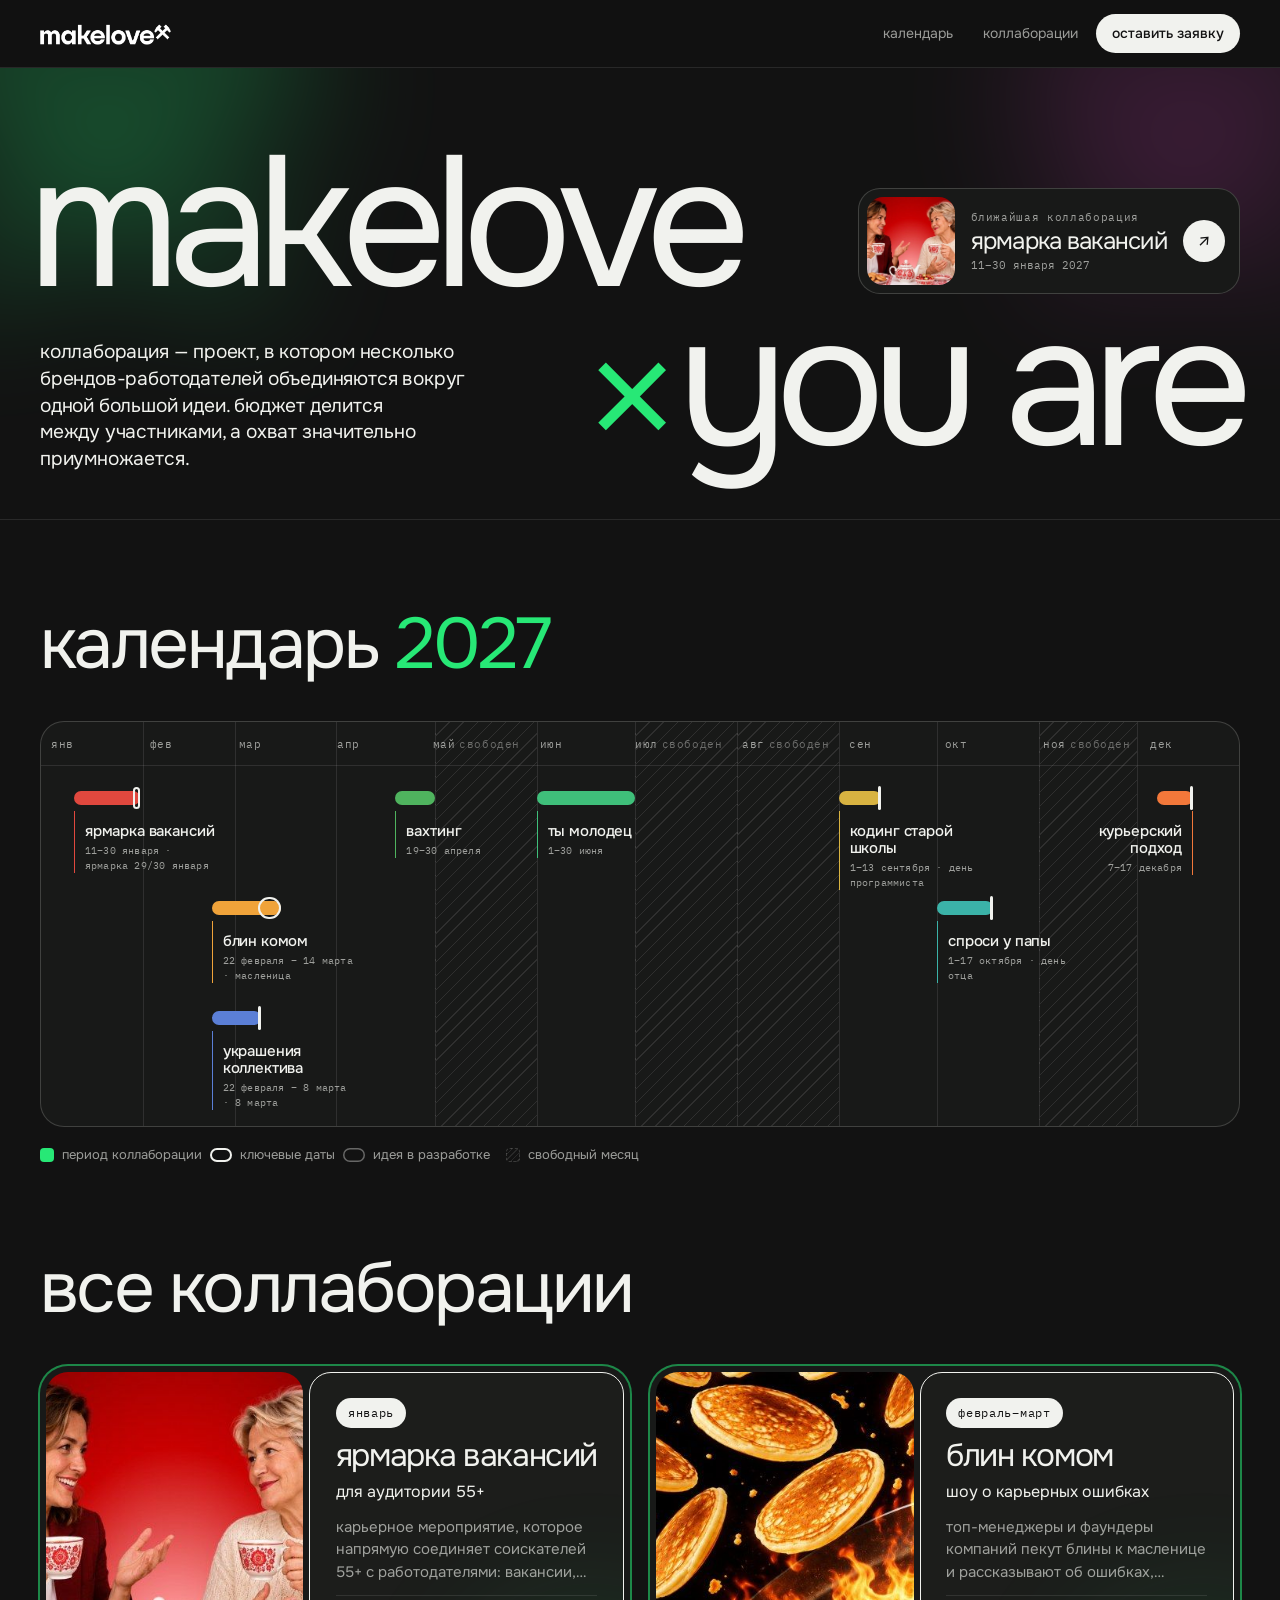
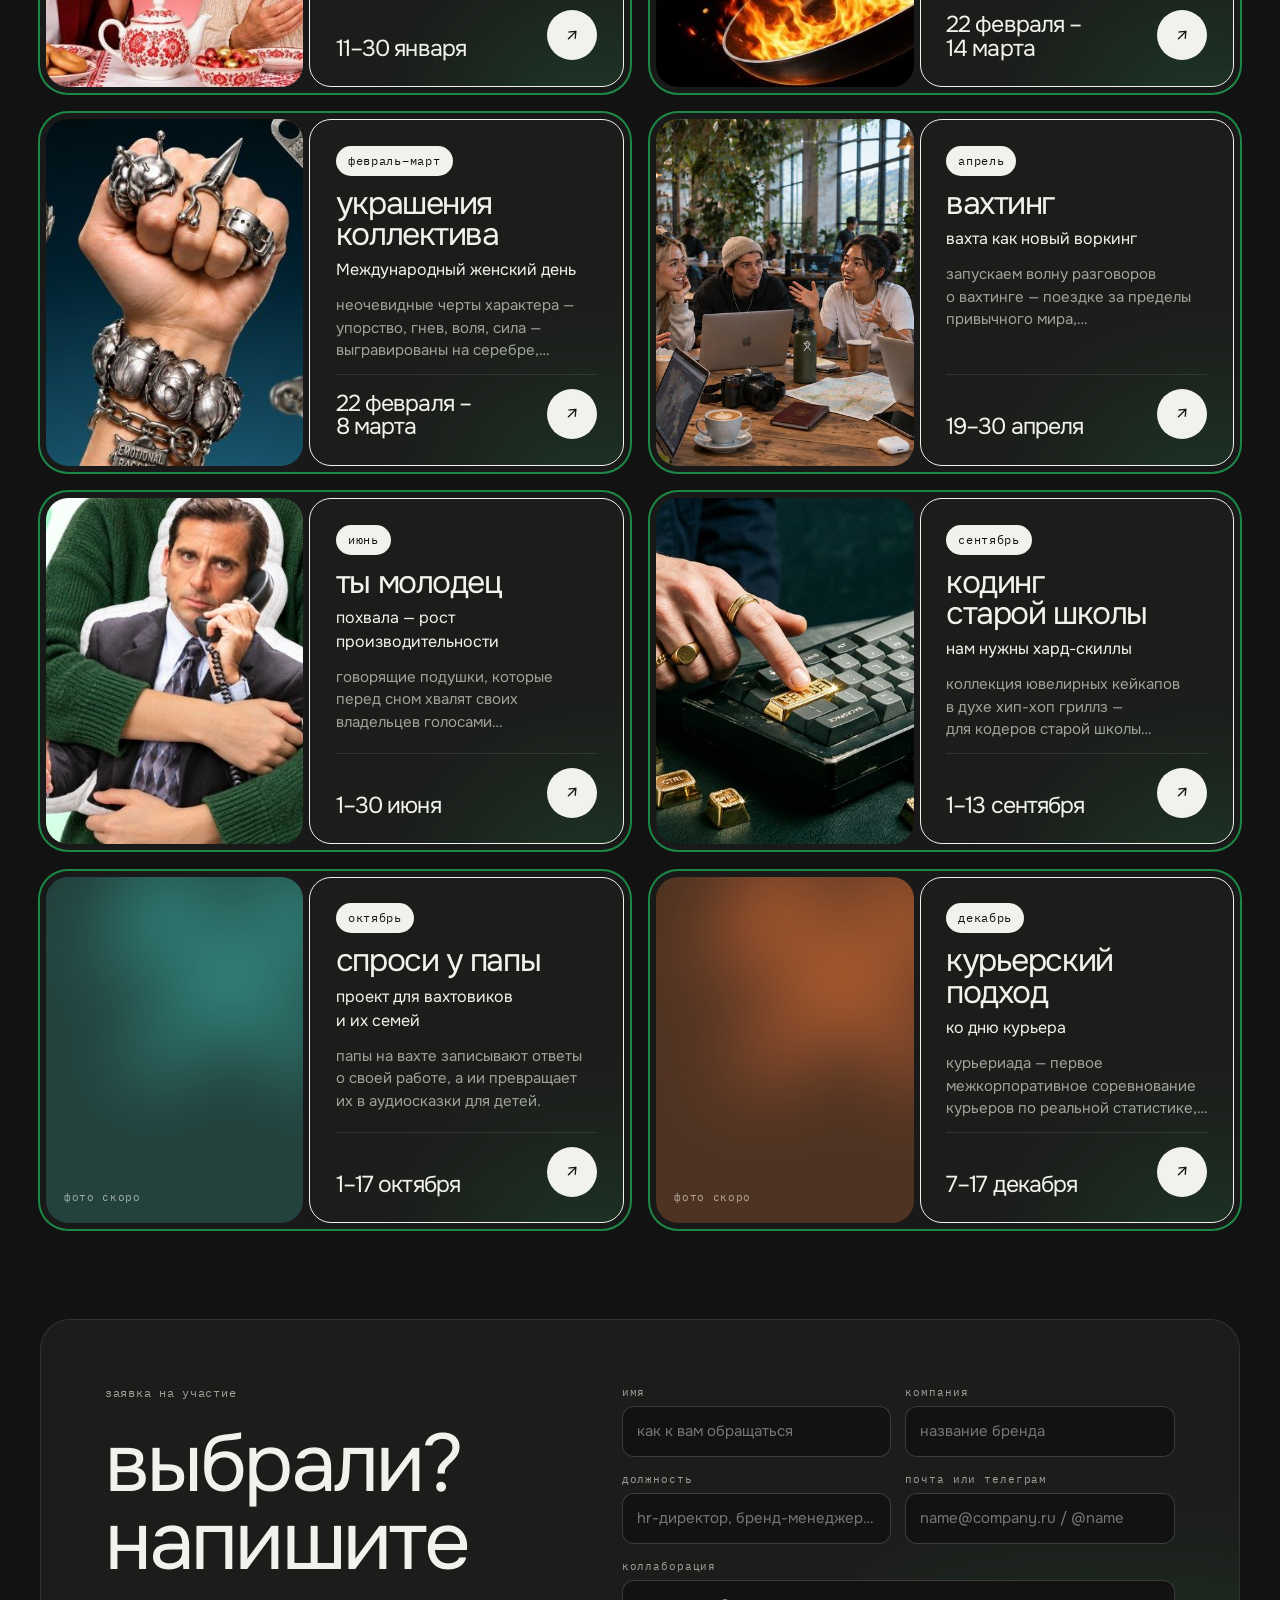
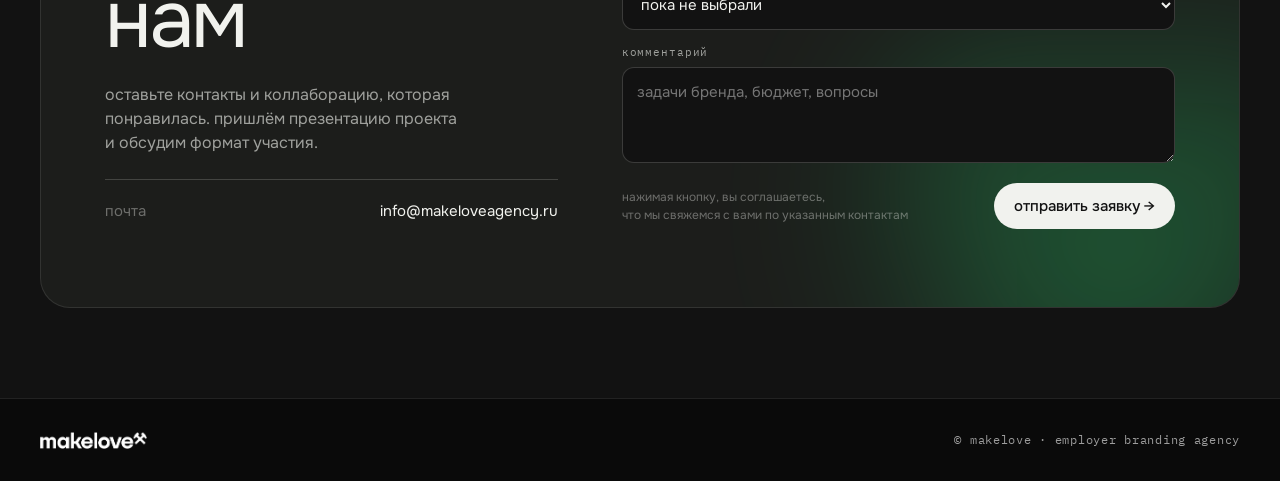
==== commit 7342b8db: "Вахтинг: фото из присланного файла, новое имя файла против кэша Co-Authored-By: Claude Opus 5.5 <nor" ====
--- a/index.html
+++ b/index.html
@@ -11,8 +11,8 @@
 <link rel="preload" href="fonts/Onest-Medium.woff" as="font" type="font/woff" crossorigin>
 <link rel="preload" href="fonts/IBMPlexMono-400-cyr.woff2" as="font" type="font/woff2" crossorigin>
 <link rel="preload" href="fonts/IBMPlexMono-500-cyr.woff2" as="font" type="font/woff2" crossorigin>
-<link rel="stylesheet" href="site.css?v=20261126c">
-<link rel="stylesheet" href="hero.css?v=20261126c">
+<link rel="stylesheet" href="site.css?v=20261126d">
+<link rel="stylesheet" href="hero.css?v=20261126d">
 </head>
 <body class="v3">
 <header class="top">
@@ -115,7 +115,7 @@
 
 <div class="toast" id="toast" role="status"></div>
 
-<script src="data.js?v=20261126c"></script>
+<script src="data.js?v=20261126d"></script>
 <script>
 const priceSmall = c => priceShown(c) ? `стоимость · <span class="cur">${esc(c.price.value)} ₽</span>` : `стоимость · по запросу`;
 
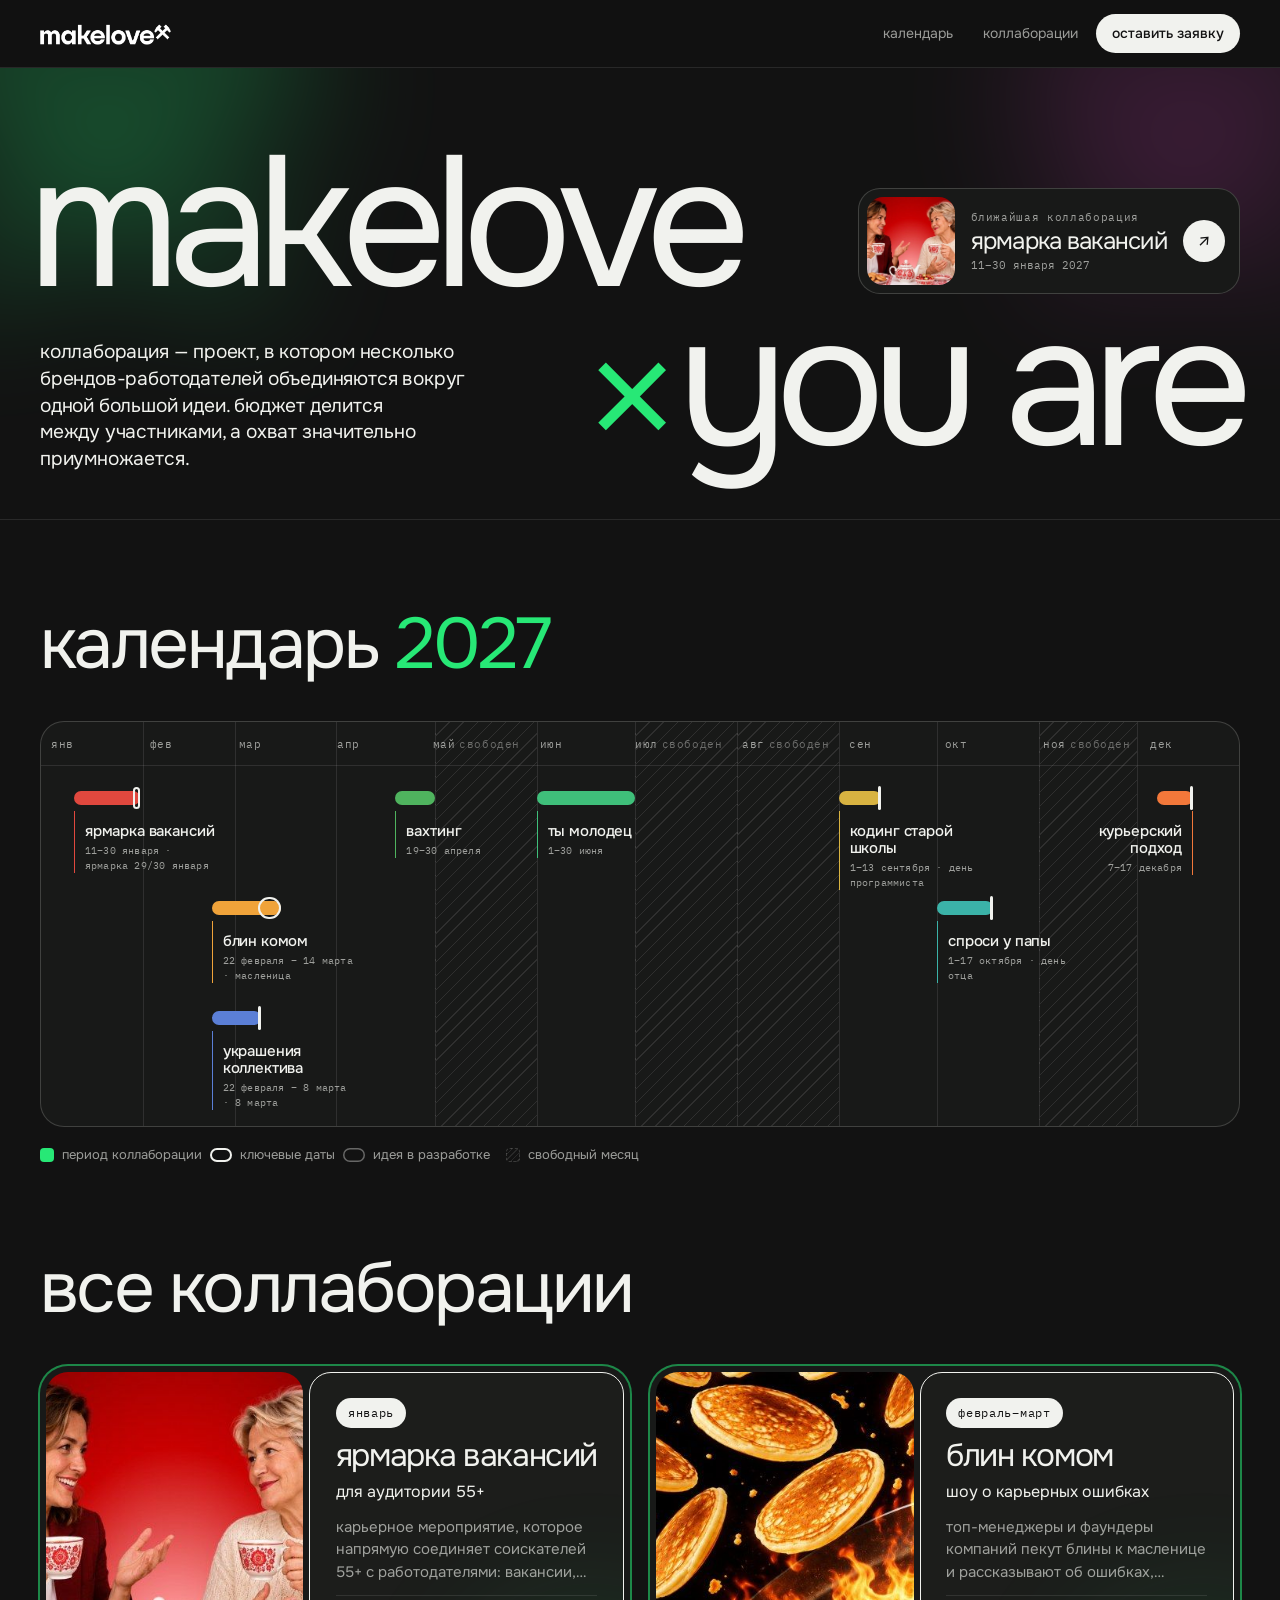
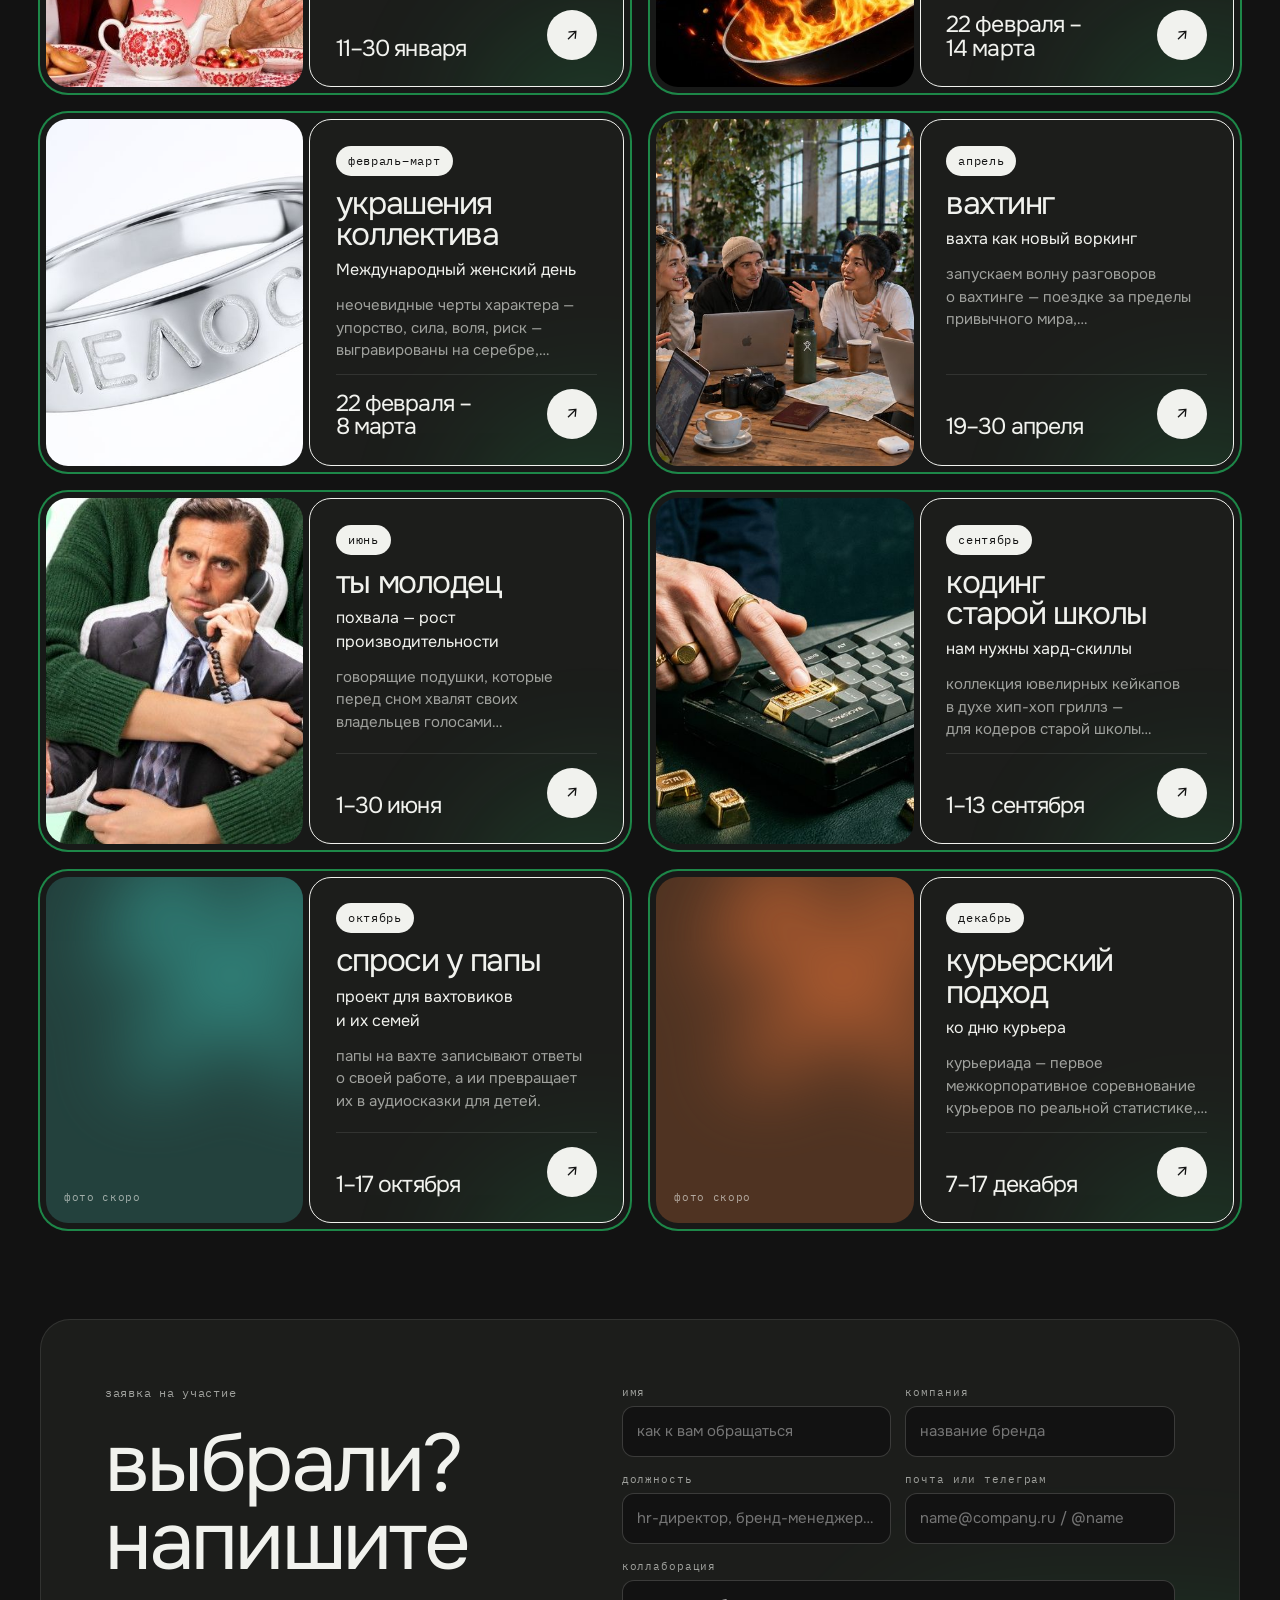
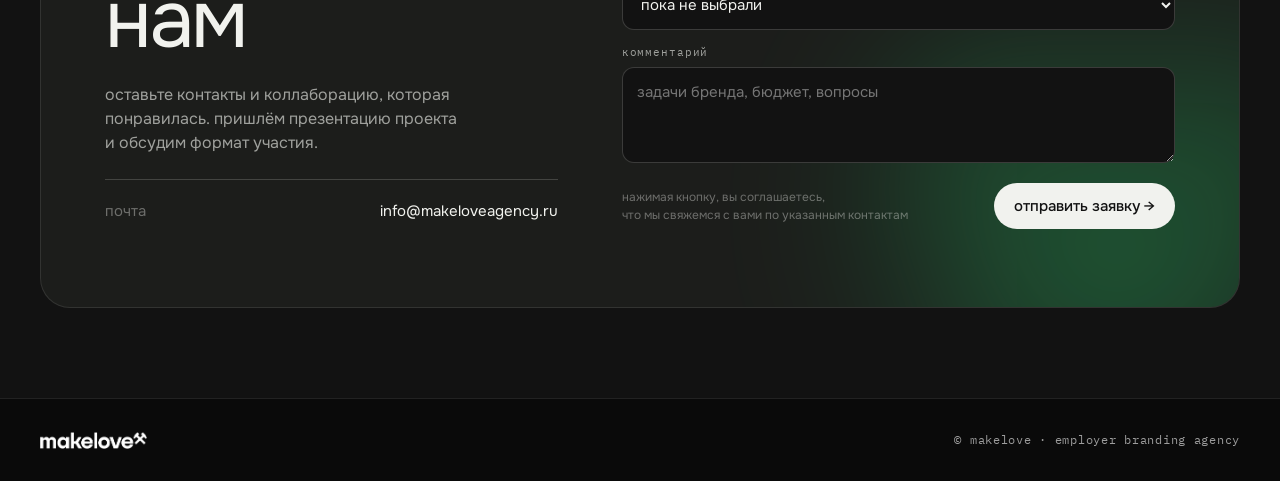
==== commit 7d32ee40: "Украшения коллектива: новое фото и черты «упорство, сила, воля, риск» — как в OnePager Co-Authored-B" ====
--- a/index.html
+++ b/index.html
@@ -11,8 +11,8 @@
 <link rel="preload" href="fonts/Onest-Medium.woff" as="font" type="font/woff" crossorigin>
 <link rel="preload" href="fonts/IBMPlexMono-400-cyr.woff2" as="font" type="font/woff2" crossorigin>
 <link rel="preload" href="fonts/IBMPlexMono-500-cyr.woff2" as="font" type="font/woff2" crossorigin>
-<link rel="stylesheet" href="site.css?v=20261126d">
-<link rel="stylesheet" href="hero.css?v=20261126d">
+<link rel="stylesheet" href="site.css?v=20261126e">
+<link rel="stylesheet" href="hero.css?v=20261126e">
 </head>
 <body class="v3">
 <header class="top">
@@ -115,7 +115,7 @@
 
 <div class="toast" id="toast" role="status"></div>
 
-<script src="data.js?v=20261126d"></script>
+<script src="data.js?v=20261126e"></script>
 <script>
 const priceSmall = c => priceShown(c) ? `стоимость · <span class="cur">${esc(c.price.value)} ₽</span>` : `стоимость · по запросу`;
 
